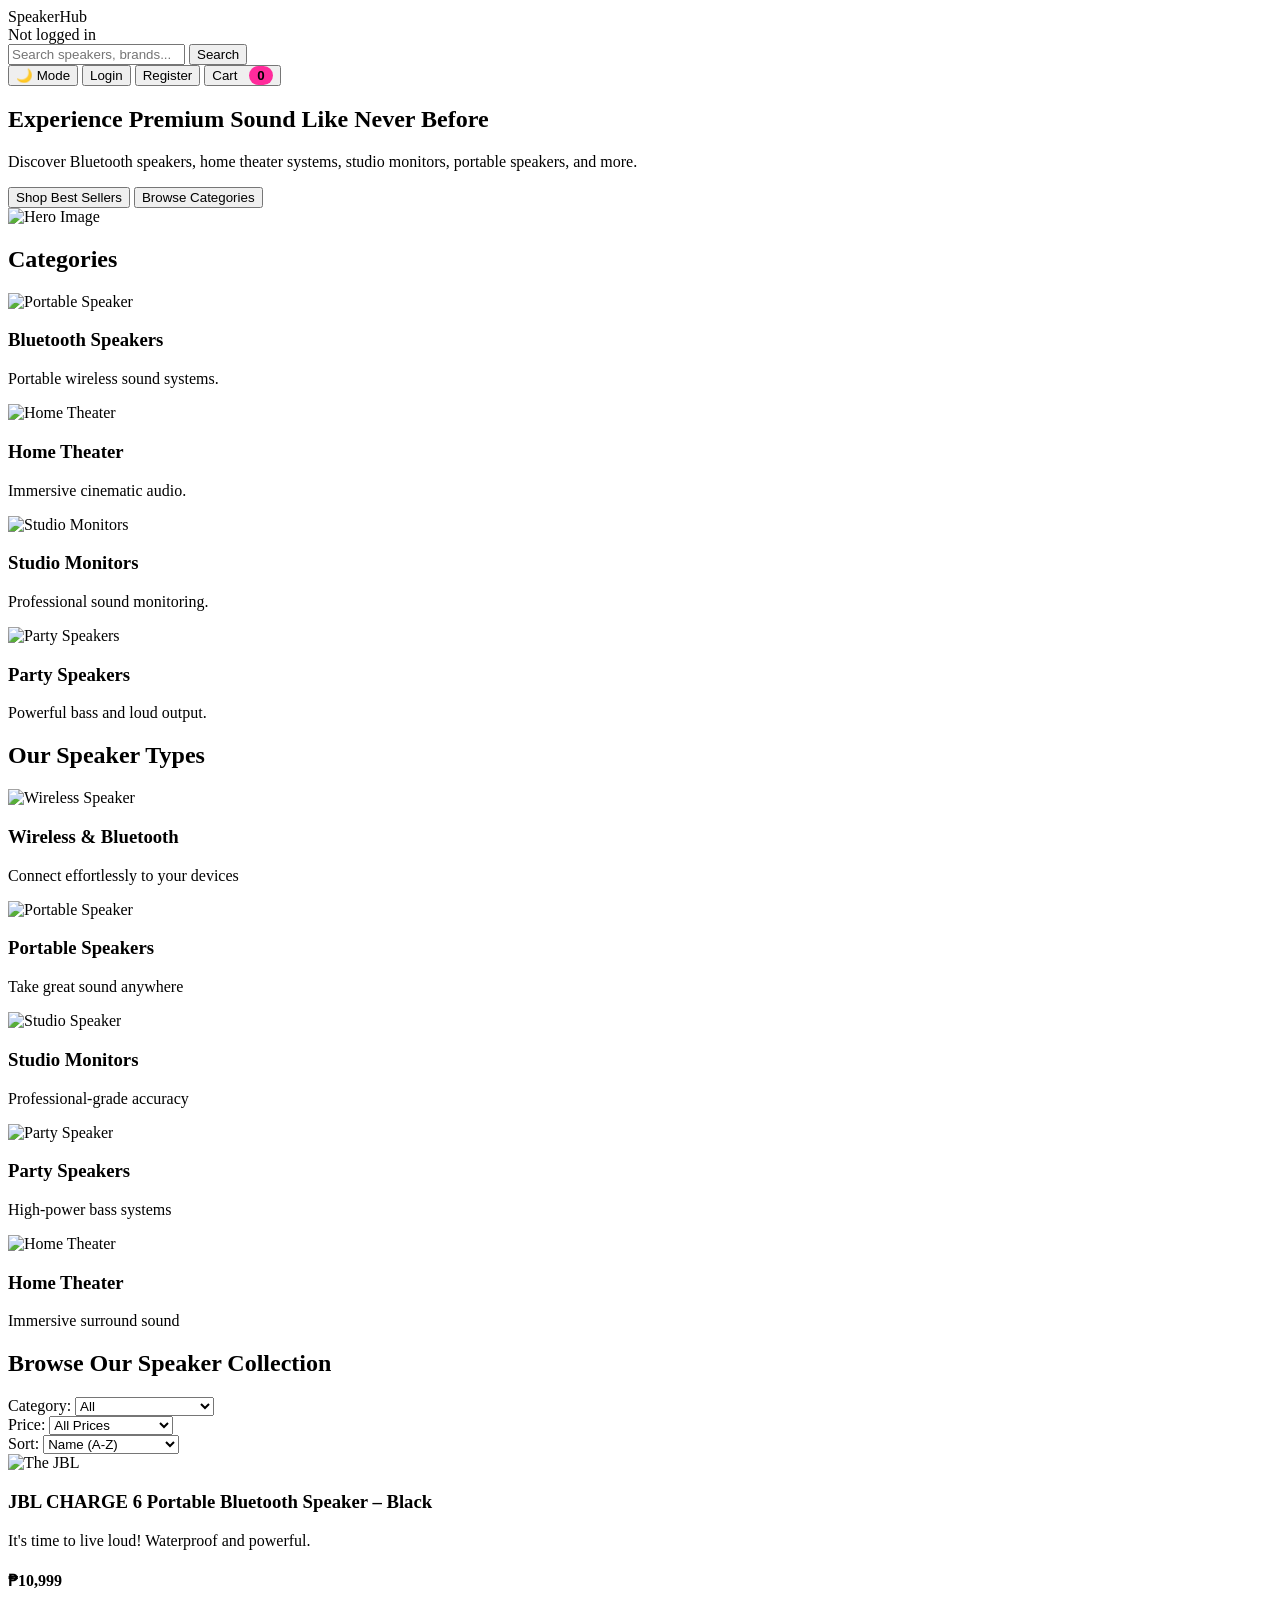
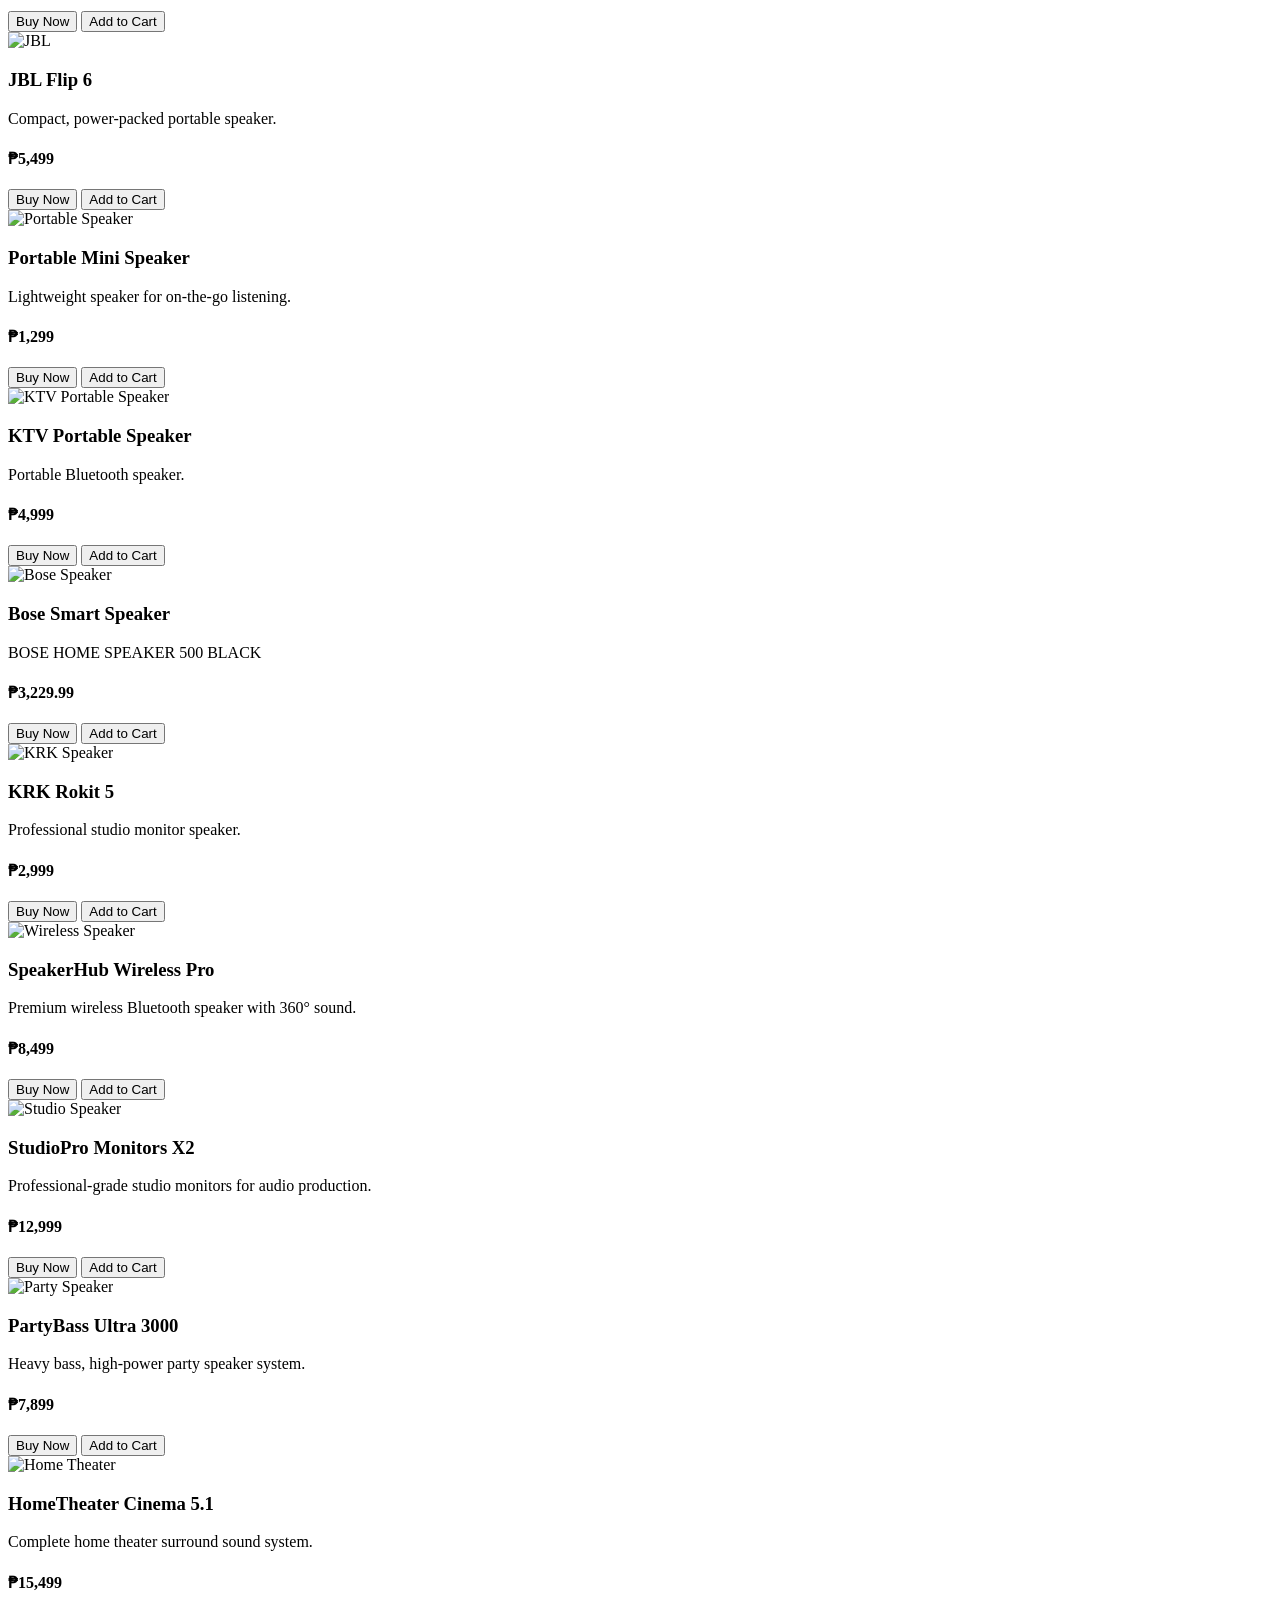
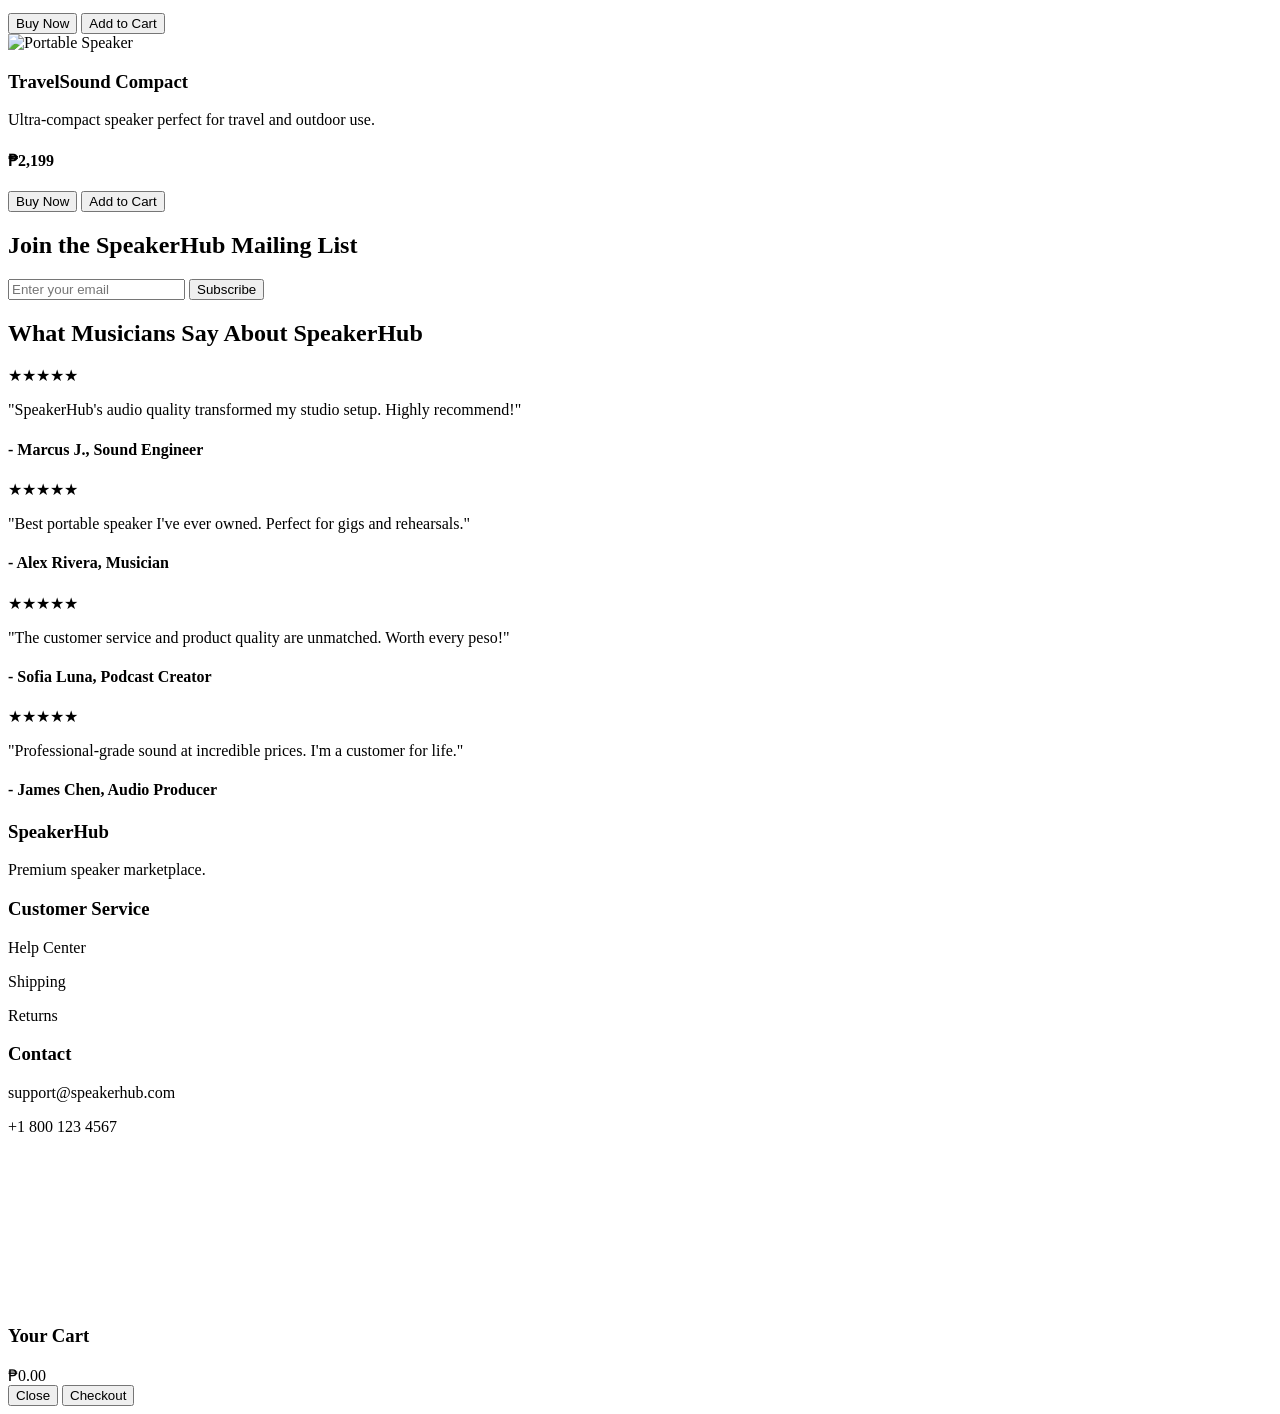
==== index.html @ a9dd804b "Create index.html" ====
<!DOCTYPE html>
<html lang="en">
<head>
<meta charset="UTF-8">
<meta name="viewport" content="width=device-width, initial-scale=1.0">
<title>SpeakerHub</title>
<link rel="stylesheet" href="style.css">
</head>
<body>
<div class="matrix-rain">
</div>

<header>
    <div class="logo">Speaker<span>Hub</span></div>

    <div id="auth-display" class="auth-display">Not logged in</div>

    <div class="search-box">
        <input type="text" id="searchInput" placeholder="Search speakers, brands..." onkeydown="if(event.key==='Enter'){ searchProduct(); }">
        <button class="secondary" type="button" onclick="searchProduct()">Search</button>
    </div>

    <div class="nav-buttons">
        <button class="secondary" type="button" onclick="toggleDarkMode()" title="Toggle dark/light mode">🌙 Mode</button>
        <button class="secondary" type="button" onclick="window.location.href='login.html'">Login</button>
        <button class="primary register" type="button" onclick="window.location.href='register.html'">Register</button>
        <button class="secondary" id="cart-btn" type="button" onclick="toggleCart()">Cart <span id="cart-count" style="background:#ff2b9b;padding:2px 8px;border-radius:999px;margin-left:8px;font-weight:700">0</span></button>
    </div>

</header>

<section class="hero">
    <div class="hero-text">
        <h1>Experience Premium Sound Like Never Before</h1>
        <p>
            Discover Bluetooth speakers, home theater systems,
            studio monitors, portable speakers, and more.
        </p>

<button class="primary" type="button" onclick="document.querySelector('.products').scrollIntoView()">
    Shop Best Sellers
    </button>

    <button class="secondary" type="button" onclick="document.querySelector('.categories').scrollIntoView()">
    Browse Categories
    </button>
    
    </div>

    <div class="hero-image-wrap">
        <div class="hero-image">
            <img src="images/main image.jpg" alt="Hero Image">
        </div>
    </div>
</section>

<section class="categories">
    <h2>Categories</h2>

    <div class="category-grid">

        <div class="card">
            <img src="images/JBL.jpg" alt="Portable Speaker">
            <h3>Bluetooth Speakers</h3>
            <p>Portable wireless sound systems.</p>
        </div>

        <div class="card">
            <img src="images/home-theater.jpg" alt="Home Theater">
            <h3>Home Theater</h3>
            <p>Immersive cinematic audio.</p>
        </div>

        <div class="card">
            <img src="images/Studio.jpg" alt="Studio Monitors">
            <h3>Studio Monitors</h3>
            <p>Professional sound monitoring.</p>
        </div>

        <div class="card">
            <img src="images/Party.jpg" alt="Party Speakers"> 
            <h3>Party Speakers</h3>
           <p>Powerful bass and loud output.</p>
        </div>

    </div>
</section>

<section class="speaker-types">
    <h2>Our Speaker Types</h2>
    <div class="speaker-types-grid">
        <div class="speaker-type">
            <img src="images/stylish speaker.jpg" alt="Wireless Speaker">
            <h3>Wireless & Bluetooth</h3>
            <p>Connect effortlessly to your devices</p>
        </div>
        <div class="speaker-type">
            <img src="images/KAWOO Speaker Portable.jpg" alt="Portable Speaker">
            <h3>Portable Speakers</h3>
            <p>Take great sound anywhere</p>
        </div>
        <div class="speaker-type">
            <img src="images/studio speaker.jpg" alt="Studio Speaker">
            <h3>Studio Monitors</h3>
            <p>Professional-grade accuracy</p>
        </div>
        <div class="speaker-type">
            <img src="images/download.jpg" alt="Party Speaker">
            <h3>Party Speakers</h3>
            <p>High-power bass systems</p>
        </div>
        <div class="speaker-type">
            <img src="images/home theater.jpg" alt="Home Theater">
            <h3>Home Theater</h3>
            <p>Immersive surround sound</p>
        </div>
    </div>
</section>

<section class="products">

    <h2>Browse Our Speaker Collection</h2>

    <div class="filter-sort-bar">
        <div class="filter-group">
            <label>Category:</label>
            <select id="filter-category" onchange="filterAndSortProducts()">
                <option value="all">All</option>
                <option value="bluetooth">Bluetooth Speakers</option>
                <option value="home">Home Theater</option>
                <option value="studio">Studio Monitors</option>
                <option value="party">Party Speakers</option>
            </select>
        </div>

        <div class="filter-group">
            <label>Price:</label>
            <select id="filter-price" onchange="filterAndSortProducts()">
                <option value="all">All Prices</option>
                <option value="under5k">Under ₱5,000</option>
                <option value="5k-10k">₱5,000 - ₱10,000</option>
                <option value="over10k">Over ₱10,000</option>
            </select>
        </div>

        <div class="filter-group">
            <label>Sort:</label>
            <select id="sort-by" onchange="filterAndSortProducts()">
                <option value="name">Name (A-Z)</option>
                <option value="price-low">Price (Low to High)</option>
                <option value="price-high">Price (High to Low)</option>
            </select>
        </div>
    </div>

    <div class="product-grid">

        <div class="product-card">
            <img src="images/JBL CHARGE 6.jpg" alt="The JBL ">
            <h3>JBL CHARGE 6 Portable Bluetooth Speaker – Black</h3>
            <p>It's time to live loud! Waterproof and powerful.</p>
            <h4>₱10,999</h4>
            <button class="primary" type="button" onclick="buyNow('JBL CHARGE 6', 10999)">Buy Now</button>
            <button class="secondary" type="button" onclick="addToCart('JBL CHARGE 6', 10999)">Add to Cart</button>
        </div>

        <div class="product-card">
            <img src="images/JBL.jpg" alt="JBL">
            <h3>JBL Flip 6</h3>
            <p>Compact, power-packed portable speaker.</p>
            <h4>₱5,499</h4>
            <button class="primary" type="button" onclick="buyNow('JBL Flip 6', 5499)">Buy Now</button>
            <button class="secondary" type="button" onclick="addToCart('JBL Flip 6', 5499)">Add to Cart</button>
        </div>

        <div class="product-card">
            <img src="images/Portable.jpg" alt="Portable Speaker">
            <h3>Portable Mini Speaker</h3>
            <p>Lightweight speaker for on-the-go listening.</p>
            <h4>₱1,299</h4>
            <button class="primary" type="button" onclick="buyNow('Portable Mini Speaker', 1299)">Buy Now</button>
            <button class="secondary" type="button" onclick="addToCart('Portable Mini Speaker', 1299)">Add to Cart</button>
        </div>

        <div class="product-card">
            <img src="images/KTV Portable speaker.jpg" alt="KTV Portable Speaker">
            <h3>KTV Portable Speaker</h3>
            <p>Portable Bluetooth speaker.</p>
            <h4>₱4,999</h4>
            <button class="primary" type="button" onclick="buyNow('KTV Portable Speaker', 4999)">Buy Now</button>
            <button class="secondary" type="button" onclick="addToCart('KTV Portable Speaker', 4999)">Add to Cart</button>
        </div>

        <div class="product-card">
            <img src="images/Pink Bose Bluetooth Speaker.jpg" alt="Bose Speaker">
            <h3>Bose Smart Speaker</h3>
            <p>BOSE HOME SPEAKER 500 BLACK</p>
            <h4>₱3,229.99</h4>
            <button class="primary" type="button" onclick="buyNow('Bose Smart Speaker', 3229.99)">Buy Now</button>
            <button class="secondary" type="button" onclick="addToCart('Bose Smart Speaker', 3229.99)">Add to Cart</button>
        </div>

        <div class="product-card">
            <img src="images/krk10s.jpg" alt="KRK Speaker">
            <h3>KRK Rokit 5</h3>
            <p>Professional studio monitor speaker.</p>
            <h4>₱2,999</h4>
            <button class="primary" type="button" onclick="buyNow('KRK Rokit 5', 2999)">Buy Now</button>
            <button class="secondary" type="button" onclick="addToCart('KRK Rokit 5', 2999)">Add to Cart</button>
        </div>

        <div class="product-card">
            <img src="images/wireless.jpg" alt="Wireless Speaker">
            <h3>SpeakerHub Wireless Pro</h3>
            <p>Premium wireless Bluetooth speaker with 360° sound.</p>
            <h4>₱8,499</h4>
            <button class="primary" type="button" onclick="buyNow('SpeakerHub Wireless Pro', 8499)">Buy Now</button>
            <button class="secondary" type="button" onclick="addToCart('SpeakerHub Wireless Pro', 8499)">Add to Cart</button>
        </div>

        <div class="product-card">
            <img src="images/Studio pro.jpg" alt="Studio Speaker">
            <h3>StudioPro Monitors X2</h3>
            <p>Professional-grade studio monitors for audio production.</p>
            <h4>₱12,999</h4>
            <button class="primary" type="button" onclick="buyNow('StudioPro Monitors X2', 12999)">Buy Now</button>
            <button class="secondary" type="button" onclick="addToCart('StudioPro Monitors X2', 12999)">Add to Cart</button>
        </div>

        <div class="product-card">
            <img src="images/Ultra Bass.jpg" alt="Party Speaker">
            <h3>PartyBass Ultra 3000</h3>
            <p>Heavy bass, high-power party speaker system.</p>
            <h4>₱7,899</h4>
            <button class="primary" type="button" onclick="buyNow('PartyBass Ultra 3000', 7899)">Buy Now</button>
            <button class="secondary" type="button" onclick="addToCart('PartyBass Ultra 3000', 7899)">Add to Cart</button>
        </div>

        <div class="product-card">
            <img src="images/pink home theatre design.jpg" alt="Home Theater">
            <h3>HomeTheater Cinema 5.1</h3>
            <p>Complete home theater surround sound system.</p>
            <h4>₱15,499</h4>
            <button class="primary" type="button" onclick="buyNow('HomeTheater Cinema 5.1', 15499)">Buy Now</button>
            <button class="secondary" type="button" onclick="addToCart('HomeTheater Cinema 5.1', 15499)">Add to Cart</button>
        </div>

        <div class="product-card">
            <img src="images/Travel sound speaker.jpg" alt="Portable Speaker">
            <h3>TravelSound Compact</h3>
            <p>Ultra-compact speaker perfect for travel and outdoor use.</p>
            <h4>₱2,199</h4>
            <button class="primary" type="button" onclick="buyNow('TravelSound Compact', 2199)">Buy Now</button>
            <button class="secondary" type="button" onclick="addToCart('TravelSound Compact', 2199)">Add to Cart</button>
        </div>

    </div>

</section>

<section class="newsletter">
    <h2>Join the SpeakerHub Mailing List</h2>

    <input type="email" id="email" placeholder="Enter your email">
    <button class="secondary" type="button" onclick="subscribe()">Subscribe</button>
</section>

<section class="testimonials">
    <h2>What Musicians Say About SpeakerHub</h2>
    <div class="testimonials-grid">
        <div class="testimonial-card">
            <div class="stars">★★★★★</div>
            <p>"SpeakerHub's audio quality transformed my studio setup. Highly recommend!"</p>
            <h4>- Marcus J., Sound Engineer</h4>
        </div>
        <div class="testimonial-card">
            <div class="stars">★★★★★</div>
            <p>"Best portable speaker I've ever owned. Perfect for gigs and rehearsals."</p>
            <h4>- Alex Rivera, Musician</h4>
        </div>
        <div class="testimonial-card">
            <div class="stars">★★★★★</div>
            <p>"The customer service and product quality are unmatched. Worth every peso!"</p>
            <h4>- Sofia Luna, Podcast Creator</h4>
        </div>
        <div class="testimonial-card">
            <div class="stars">★★★★★</div>
            <p>"Professional-grade sound at incredible prices. I'm a customer for life."</p>
            <h4>- James Chen, Audio Producer</h4>
        </div>
    </div>
</section>

<footer>
    <div>
        <h3>SpeakerHub</h3>
        <p>Premium speaker marketplace.</p>
    </div>

    <div>
        <h3>Customer Service</h3>
        <p>Help Center</p>
        <p>Shipping</p>
        <p>Returns</p>
    </div>

    <div>
        <h3>Contact</h3>
        <p>support@speakerhub.com</p>
        <p>+1 800 123 4567</p>
    </div>
</footer>

<canvas id="matrix"></canvas>

<!-- Cart panel -->
<div id="cart-panel" aria-hidden="true">
    <h3>Your Cart</h3>
    <div id="cart-panel-items"></div>
    <div class="cart-footer">
        <div id="cart-panel-total">₱0.00</div>
        <div>
            <button class="secondary" type="button" onclick="toggleCart()">Close</button>
            <button class="primary" type="button" onclick="checkout()">Checkout</button>
        </div>
    </div>
</div>
<script src="script.js"></script>
</body>
</html>
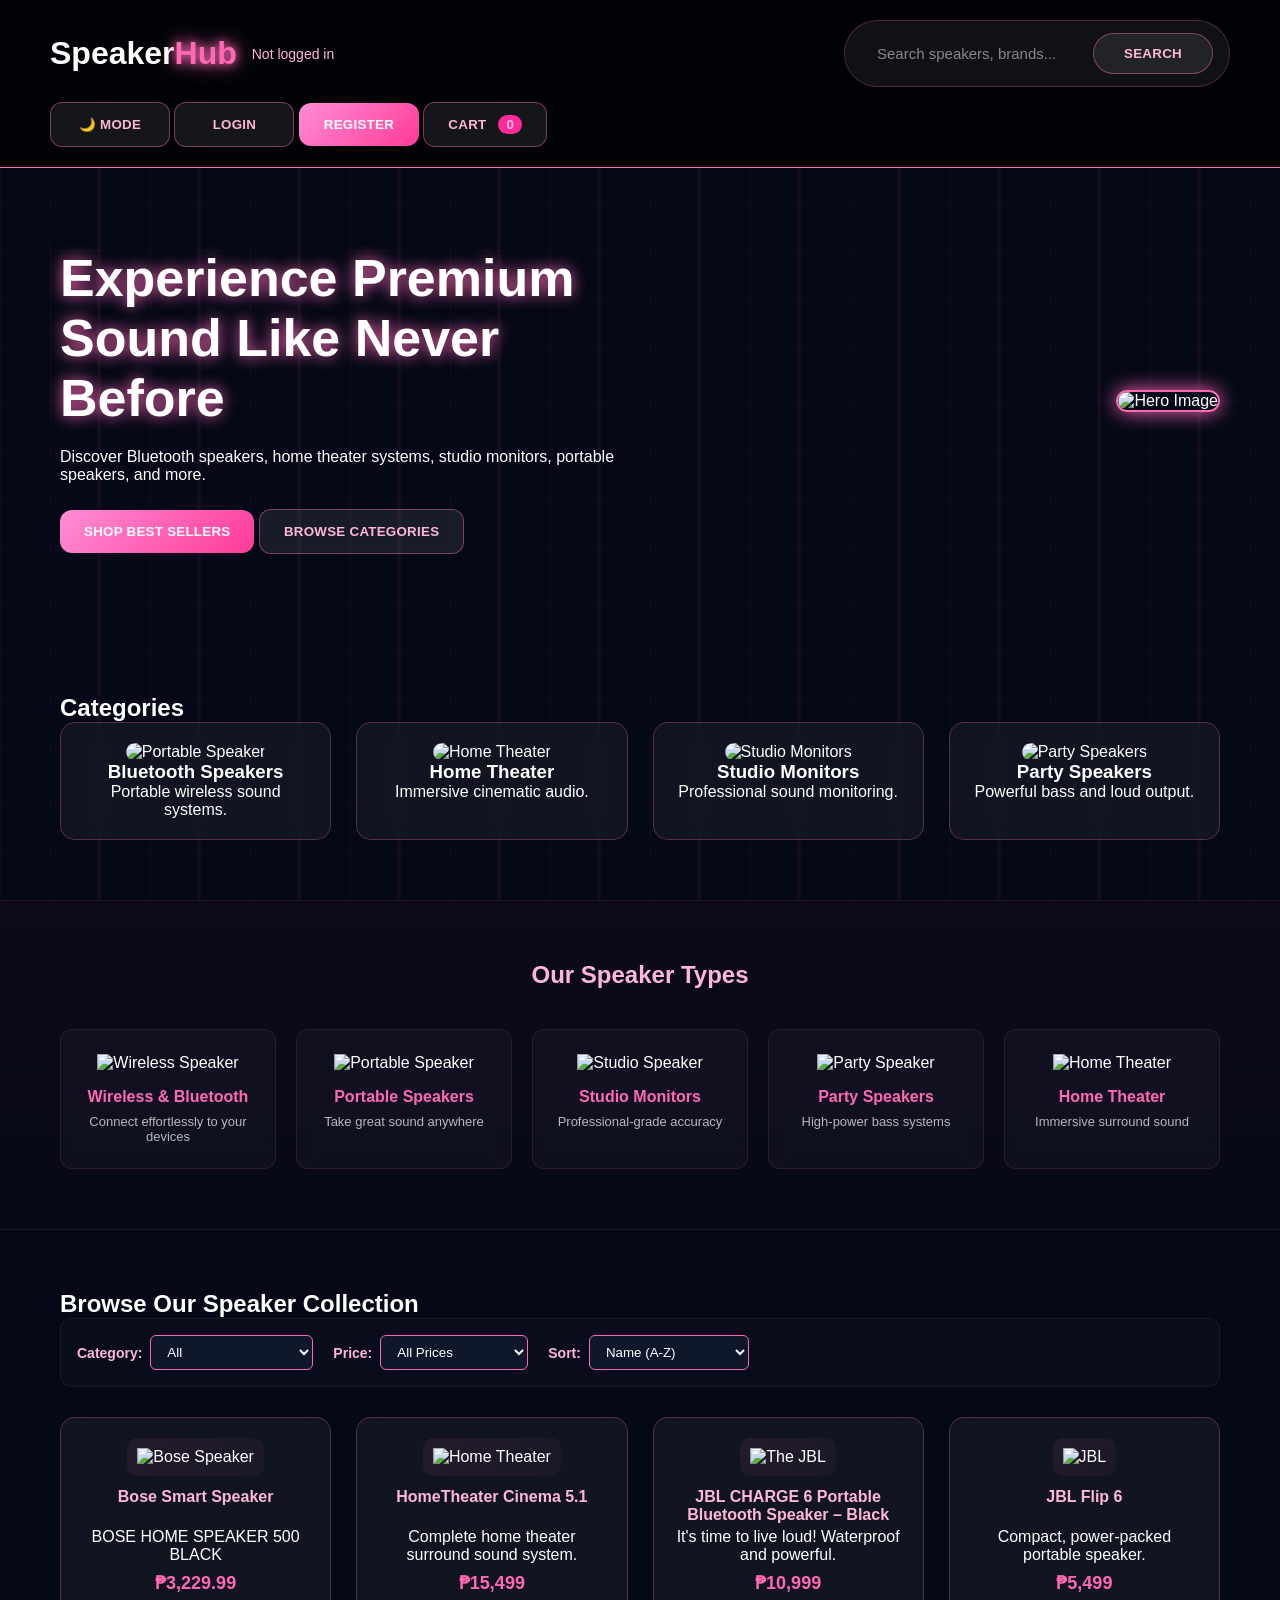
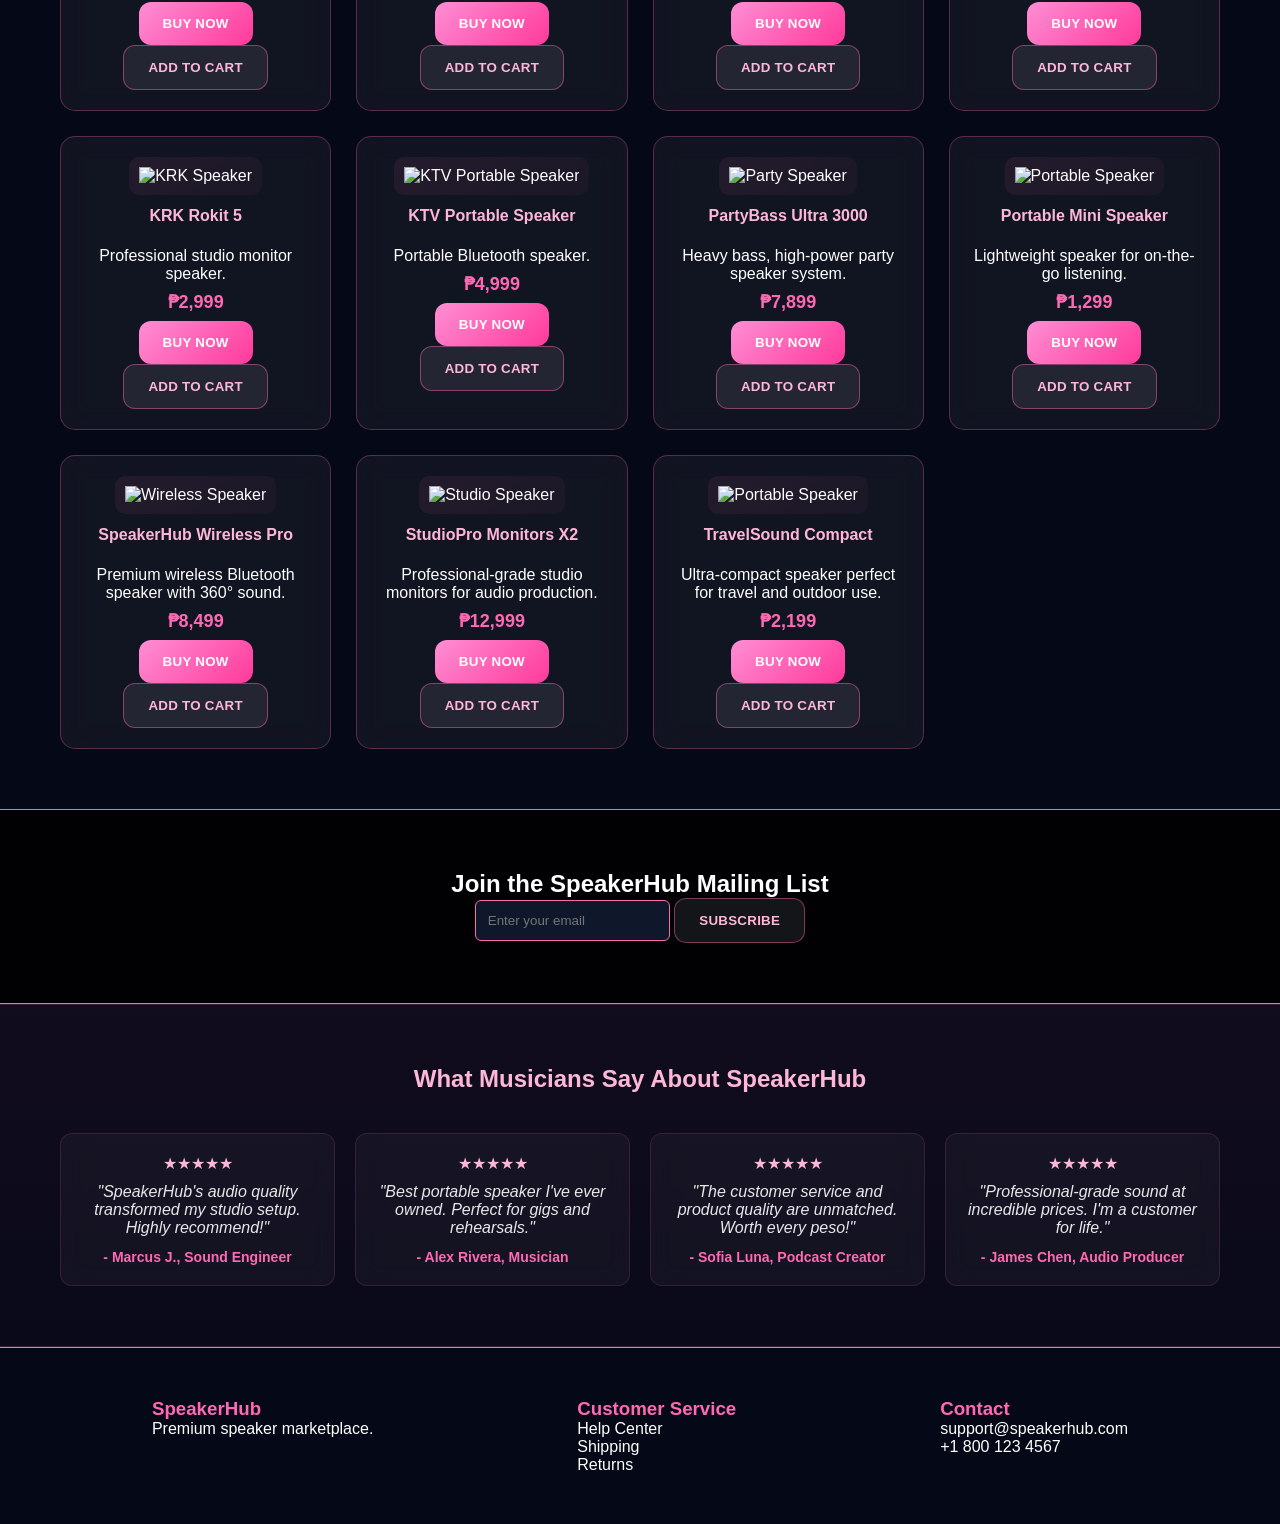
==== commit ea96e3f5: "Add files via upload" ====
--- a/index.html
+++ b/index.html
@@ -1,330 +1,330 @@
-<!DOCTYPE html>
-<html lang="en">
-<head>
-<meta charset="UTF-8">
-<meta name="viewport" content="width=device-width, initial-scale=1.0">
-<title>SpeakerHub</title>
-<link rel="stylesheet" href="style.css">
-</head>
-<body>
-<div class="matrix-rain">
-</div>
-
-<header>
-    <div class="logo">Speaker<span>Hub</span></div>
-
-    <div id="auth-display" class="auth-display">Not logged in</div>
-
-    <div class="search-box">
-        <input type="text" id="searchInput" placeholder="Search speakers, brands..." onkeydown="if(event.key==='Enter'){ searchProduct(); }">
-        <button class="secondary" type="button" onclick="searchProduct()">Search</button>
-    </div>
-
-    <div class="nav-buttons">
-        <button class="secondary" type="button" onclick="toggleDarkMode()" title="Toggle dark/light mode">🌙 Mode</button>
-        <button class="secondary" type="button" onclick="window.location.href='login.html'">Login</button>
-        <button class="primary register" type="button" onclick="window.location.href='register.html'">Register</button>
-        <button class="secondary" id="cart-btn" type="button" onclick="toggleCart()">Cart <span id="cart-count" style="background:#ff2b9b;padding:2px 8px;border-radius:999px;margin-left:8px;font-weight:700">0</span></button>
-    </div>
-
-</header>
-
-<section class="hero">
-    <div class="hero-text">
-        <h1>Experience Premium Sound Like Never Before</h1>
-        <p>
-            Discover Bluetooth speakers, home theater systems,
-            studio monitors, portable speakers, and more.
-        </p>
-
-<button class="primary" type="button" onclick="document.querySelector('.products').scrollIntoView()">
-    Shop Best Sellers
-    </button>
-
-    <button class="secondary" type="button" onclick="document.querySelector('.categories').scrollIntoView()">
-    Browse Categories
-    </button>
-    
-    </div>
-
-    <div class="hero-image-wrap">
-        <div class="hero-image">
-            <img src="images/main image.jpg" alt="Hero Image">
-        </div>
-    </div>
-</section>
-
-<section class="categories">
-    <h2>Categories</h2>
-
-    <div class="category-grid">
-
-        <div class="card">
-            <img src="images/JBL.jpg" alt="Portable Speaker">
-            <h3>Bluetooth Speakers</h3>
-            <p>Portable wireless sound systems.</p>
-        </div>
-
-        <div class="card">
-            <img src="images/home-theater.jpg" alt="Home Theater">
-            <h3>Home Theater</h3>
-            <p>Immersive cinematic audio.</p>
-        </div>
-
-        <div class="card">
-            <img src="images/Studio.jpg" alt="Studio Monitors">
-            <h3>Studio Monitors</h3>
-            <p>Professional sound monitoring.</p>
-        </div>
-
-        <div class="card">
-            <img src="images/Party.jpg" alt="Party Speakers"> 
-            <h3>Party Speakers</h3>
-           <p>Powerful bass and loud output.</p>
-        </div>
-
-    </div>
-</section>
-
-<section class="speaker-types">
-    <h2>Our Speaker Types</h2>
-    <div class="speaker-types-grid">
-        <div class="speaker-type">
-            <img src="images/stylish speaker.jpg" alt="Wireless Speaker">
-            <h3>Wireless & Bluetooth</h3>
-            <p>Connect effortlessly to your devices</p>
-        </div>
-        <div class="speaker-type">
-            <img src="images/KAWOO Speaker Portable.jpg" alt="Portable Speaker">
-            <h3>Portable Speakers</h3>
-            <p>Take great sound anywhere</p>
-        </div>
-        <div class="speaker-type">
-            <img src="images/studio speaker.jpg" alt="Studio Speaker">
-            <h3>Studio Monitors</h3>
-            <p>Professional-grade accuracy</p>
-        </div>
-        <div class="speaker-type">
-            <img src="images/download.jpg" alt="Party Speaker">
-            <h3>Party Speakers</h3>
-            <p>High-power bass systems</p>
-        </div>
-        <div class="speaker-type">
-            <img src="images/home theater.jpg" alt="Home Theater">
-            <h3>Home Theater</h3>
-            <p>Immersive surround sound</p>
-        </div>
-    </div>
-</section>
-
-<section class="products">
-
-    <h2>Browse Our Speaker Collection</h2>
-
-    <div class="filter-sort-bar">
-        <div class="filter-group">
-            <label>Category:</label>
-            <select id="filter-category" onchange="filterAndSortProducts()">
-                <option value="all">All</option>
-                <option value="bluetooth">Bluetooth Speakers</option>
-                <option value="home">Home Theater</option>
-                <option value="studio">Studio Monitors</option>
-                <option value="party">Party Speakers</option>
-            </select>
-        </div>
-
-        <div class="filter-group">
-            <label>Price:</label>
-            <select id="filter-price" onchange="filterAndSortProducts()">
-                <option value="all">All Prices</option>
-                <option value="under5k">Under ₱5,000</option>
-                <option value="5k-10k">₱5,000 - ₱10,000</option>
-                <option value="over10k">Over ₱10,000</option>
-            </select>
-        </div>
-
-        <div class="filter-group">
-            <label>Sort:</label>
-            <select id="sort-by" onchange="filterAndSortProducts()">
-                <option value="name">Name (A-Z)</option>
-                <option value="price-low">Price (Low to High)</option>
-                <option value="price-high">Price (High to Low)</option>
-            </select>
-        </div>
-    </div>
-
-    <div class="product-grid">
-
-        <div class="product-card">
-            <img src="images/JBL CHARGE 6.jpg" alt="The JBL ">
-            <h3>JBL CHARGE 6 Portable Bluetooth Speaker – Black</h3>
-            <p>It's time to live loud! Waterproof and powerful.</p>
-            <h4>₱10,999</h4>
-            <button class="primary" type="button" onclick="buyNow('JBL CHARGE 6', 10999)">Buy Now</button>
-            <button class="secondary" type="button" onclick="addToCart('JBL CHARGE 6', 10999)">Add to Cart</button>
-        </div>
-
-        <div class="product-card">
-            <img src="images/JBL.jpg" alt="JBL">
-            <h3>JBL Flip 6</h3>
-            <p>Compact, power-packed portable speaker.</p>
-            <h4>₱5,499</h4>
-            <button class="primary" type="button" onclick="buyNow('JBL Flip 6', 5499)">Buy Now</button>
-            <button class="secondary" type="button" onclick="addToCart('JBL Flip 6', 5499)">Add to Cart</button>
-        </div>
-
-        <div class="product-card">
-            <img src="images/Portable.jpg" alt="Portable Speaker">
-            <h3>Portable Mini Speaker</h3>
-            <p>Lightweight speaker for on-the-go listening.</p>
-            <h4>₱1,299</h4>
-            <button class="primary" type="button" onclick="buyNow('Portable Mini Speaker', 1299)">Buy Now</button>
-            <button class="secondary" type="button" onclick="addToCart('Portable Mini Speaker', 1299)">Add to Cart</button>
-        </div>
-
-        <div class="product-card">
-            <img src="images/KTV Portable speaker.jpg" alt="KTV Portable Speaker">
-            <h3>KTV Portable Speaker</h3>
-            <p>Portable Bluetooth speaker.</p>
-            <h4>₱4,999</h4>
-            <button class="primary" type="button" onclick="buyNow('KTV Portable Speaker', 4999)">Buy Now</button>
-            <button class="secondary" type="button" onclick="addToCart('KTV Portable Speaker', 4999)">Add to Cart</button>
-        </div>
-
-        <div class="product-card">
-            <img src="images/Pink Bose Bluetooth Speaker.jpg" alt="Bose Speaker">
-            <h3>Bose Smart Speaker</h3>
-            <p>BOSE HOME SPEAKER 500 BLACK</p>
-            <h4>₱3,229.99</h4>
-            <button class="primary" type="button" onclick="buyNow('Bose Smart Speaker', 3229.99)">Buy Now</button>
-            <button class="secondary" type="button" onclick="addToCart('Bose Smart Speaker', 3229.99)">Add to Cart</button>
-        </div>
-
-        <div class="product-card">
-            <img src="images/krk10s.jpg" alt="KRK Speaker">
-            <h3>KRK Rokit 5</h3>
-            <p>Professional studio monitor speaker.</p>
-            <h4>₱2,999</h4>
-            <button class="primary" type="button" onclick="buyNow('KRK Rokit 5', 2999)">Buy Now</button>
-            <button class="secondary" type="button" onclick="addToCart('KRK Rokit 5', 2999)">Add to Cart</button>
-        </div>
-
-        <div class="product-card">
-            <img src="images/wireless.jpg" alt="Wireless Speaker">
-            <h3>SpeakerHub Wireless Pro</h3>
-            <p>Premium wireless Bluetooth speaker with 360° sound.</p>
-            <h4>₱8,499</h4>
-            <button class="primary" type="button" onclick="buyNow('SpeakerHub Wireless Pro', 8499)">Buy Now</button>
-            <button class="secondary" type="button" onclick="addToCart('SpeakerHub Wireless Pro', 8499)">Add to Cart</button>
-        </div>
-
-        <div class="product-card">
-            <img src="images/Studio pro.jpg" alt="Studio Speaker">
-            <h3>StudioPro Monitors X2</h3>
-            <p>Professional-grade studio monitors for audio production.</p>
-            <h4>₱12,999</h4>
-            <button class="primary" type="button" onclick="buyNow('StudioPro Monitors X2', 12999)">Buy Now</button>
-            <button class="secondary" type="button" onclick="addToCart('StudioPro Monitors X2', 12999)">Add to Cart</button>
-        </div>
-
-        <div class="product-card">
-            <img src="images/Ultra Bass.jpg" alt="Party Speaker">
-            <h3>PartyBass Ultra 3000</h3>
-            <p>Heavy bass, high-power party speaker system.</p>
-            <h4>₱7,899</h4>
-            <button class="primary" type="button" onclick="buyNow('PartyBass Ultra 3000', 7899)">Buy Now</button>
-            <button class="secondary" type="button" onclick="addToCart('PartyBass Ultra 3000', 7899)">Add to Cart</button>
-        </div>
-
-        <div class="product-card">
-            <img src="images/pink home theatre design.jpg" alt="Home Theater">
-            <h3>HomeTheater Cinema 5.1</h3>
-            <p>Complete home theater surround sound system.</p>
-            <h4>₱15,499</h4>
-            <button class="primary" type="button" onclick="buyNow('HomeTheater Cinema 5.1', 15499)">Buy Now</button>
-            <button class="secondary" type="button" onclick="addToCart('HomeTheater Cinema 5.1', 15499)">Add to Cart</button>
-        </div>
-
-        <div class="product-card">
-            <img src="images/Travel sound speaker.jpg" alt="Portable Speaker">
-            <h3>TravelSound Compact</h3>
-            <p>Ultra-compact speaker perfect for travel and outdoor use.</p>
-            <h4>₱2,199</h4>
-            <button class="primary" type="button" onclick="buyNow('TravelSound Compact', 2199)">Buy Now</button>
-            <button class="secondary" type="button" onclick="addToCart('TravelSound Compact', 2199)">Add to Cart</button>
-        </div>
-
-    </div>
-
-</section>
-
-<section class="newsletter">
-    <h2>Join the SpeakerHub Mailing List</h2>
-
-    <input type="email" id="email" placeholder="Enter your email">
-    <button class="secondary" type="button" onclick="subscribe()">Subscribe</button>
-</section>
-
-<section class="testimonials">
-    <h2>What Musicians Say About SpeakerHub</h2>
-    <div class="testimonials-grid">
-        <div class="testimonial-card">
-            <div class="stars">★★★★★</div>
-            <p>"SpeakerHub's audio quality transformed my studio setup. Highly recommend!"</p>
-            <h4>- Marcus J., Sound Engineer</h4>
-        </div>
-        <div class="testimonial-card">
-            <div class="stars">★★★★★</div>
-            <p>"Best portable speaker I've ever owned. Perfect for gigs and rehearsals."</p>
-            <h4>- Alex Rivera, Musician</h4>
-        </div>
-        <div class="testimonial-card">
-            <div class="stars">★★★★★</div>
-            <p>"The customer service and product quality are unmatched. Worth every peso!"</p>
-            <h4>- Sofia Luna, Podcast Creator</h4>
-        </div>
-        <div class="testimonial-card">
-            <div class="stars">★★★★★</div>
-            <p>"Professional-grade sound at incredible prices. I'm a customer for life."</p>
-            <h4>- James Chen, Audio Producer</h4>
-        </div>
-    </div>
-</section>
-
-<footer>
-    <div>
-        <h3>SpeakerHub</h3>
-        <p>Premium speaker marketplace.</p>
-    </div>
-
-    <div>
-        <h3>Customer Service</h3>
-        <p>Help Center</p>
-        <p>Shipping</p>
-        <p>Returns</p>
-    </div>
-
-    <div>
-        <h3>Contact</h3>
-        <p>support@speakerhub.com</p>
-        <p>+1 800 123 4567</p>
-    </div>
-</footer>
-
-<canvas id="matrix"></canvas>
-
-<!-- Cart panel -->
-<div id="cart-panel" aria-hidden="true">
-    <h3>Your Cart</h3>
-    <div id="cart-panel-items"></div>
-    <div class="cart-footer">
-        <div id="cart-panel-total">₱0.00</div>
-        <div>
-            <button class="secondary" type="button" onclick="toggleCart()">Close</button>
-            <button class="primary" type="button" onclick="checkout()">Checkout</button>
-        </div>
-    </div>
-</div>
-<script src="script.js"></script>
-</body>
-</html>
+<!DOCTYPE html>
+<html lang="en">
+<head>
+<meta charset="UTF-8">
+<meta name="viewport" content="width=device-width, initial-scale=1.0">
+<title>SpeakerHub</title>
+<link rel="stylesheet" href="style.css">
+</head>
+<body>
+<div class="matrix-rain">
+</div>
+
+<header>
+    <div class="logo">Speaker<span>Hub</span></div>
+
+    <div id="auth-display" class="auth-display">Not logged in</div>
+
+    <div class="search-box">
+        <input type="text" id="searchInput" placeholder="Search speakers, brands..." onkeydown="if(event.key==='Enter'){ searchProduct(); }">
+        <button class="secondary" type="button" onclick="searchProduct()">Search</button>
+    </div>
+
+    <div class="nav-buttons">
+        <button class="secondary" type="button" onclick="toggleDarkMode()" title="Toggle dark/light mode">🌙 Mode</button>
+        <button class="secondary" type="button" onclick="window.location.href='login.html'">Login</button>
+        <button class="primary register" type="button" onclick="window.location.href='register.html'">Register</button>
+        <button class="secondary" id="cart-btn" type="button" onclick="toggleCart()">Cart <span id="cart-count" style="background:#ff2b9b;padding:2px 8px;border-radius:999px;margin-left:8px;font-weight:700">0</span></button>
+    </div>
+
+</header>
+
+<section class="hero">
+    <div class="hero-text">
+        <h1>Experience Premium Sound Like Never Before</h1>
+        <p>
+            Discover Bluetooth speakers, home theater systems,
+            studio monitors, portable speakers, and more.
+        </p>
+
+<button class="primary" type="button" onclick="document.querySelector('.products').scrollIntoView()">
+    Shop Best Sellers
+    </button>
+
+    <button class="secondary" type="button" onclick="document.querySelector('.categories').scrollIntoView()">
+    Browse Categories
+    </button>
+    
+    </div>
+
+    <div class="hero-image-wrap">
+        <div class="hero-image">
+            <img src="images/main image.jpg" alt="Hero Image">
+        </div>
+    </div>
+</section>
+
+<section class="categories">
+    <h2>Categories</h2>
+
+    <div class="category-grid">
+
+        <div class="card">
+            <img src="images/JBL.jpg" alt="Portable Speaker">
+            <h3>Bluetooth Speakers</h3>
+            <p>Portable wireless sound systems.</p>
+        </div>
+
+        <div class="card">
+            <img src="images/home-theater.jpg" alt="Home Theater">
+            <h3>Home Theater</h3>
+            <p>Immersive cinematic audio.</p>
+        </div>
+
+        <div class="card">
+            <img src="images/Studio.jpg" alt="Studio Monitors">
+            <h3>Studio Monitors</h3>
+            <p>Professional sound monitoring.</p>
+        </div>
+
+        <div class="card">
+            <img src="images/Party.jpg" alt="Party Speakers"> 
+            <h3>Party Speakers</h3>
+           <p>Powerful bass and loud output.</p>
+        </div>
+
+    </div>
+</section>
+
+<section class="speaker-types">
+    <h2>Our Speaker Types</h2>
+    <div class="speaker-types-grid">
+        <div class="speaker-type">
+            <img src="images/stylish speaker.jpg" alt="Wireless Speaker">
+            <h3>Wireless & Bluetooth</h3>
+            <p>Connect effortlessly to your devices</p>
+        </div>
+        <div class="speaker-type">
+            <img src="images/KAWOO Speaker Portable.jpg" alt="Portable Speaker">
+            <h3>Portable Speakers</h3>
+            <p>Take great sound anywhere</p>
+        </div>
+        <div class="speaker-type">
+            <img src="images/studio speaker.jpg" alt="Studio Speaker">
+            <h3>Studio Monitors</h3>
+            <p>Professional-grade accuracy</p>
+        </div>
+        <div class="speaker-type">
+            <img src="images/download.jpg" alt="Party Speaker">
+            <h3>Party Speakers</h3>
+            <p>High-power bass systems</p>
+        </div>
+        <div class="speaker-type">
+            <img src="images/home theater.jpg" alt="Home Theater">
+            <h3>Home Theater</h3>
+            <p>Immersive surround sound</p>
+        </div>
+    </div>
+</section>
+
+<section class="products">
+
+    <h2>Browse Our Speaker Collection</h2>
+
+    <div class="filter-sort-bar">
+        <div class="filter-group">
+            <label>Category:</label>
+            <select id="filter-category" onchange="filterAndSortProducts()">
+                <option value="all">All</option>
+                <option value="bluetooth">Bluetooth Speakers</option>
+                <option value="home">Home Theater</option>
+                <option value="studio">Studio Monitors</option>
+                <option value="party">Party Speakers</option>
+            </select>
+        </div>
+
+        <div class="filter-group">
+            <label>Price:</label>
+            <select id="filter-price" onchange="filterAndSortProducts()">
+                <option value="all">All Prices</option>
+                <option value="under5k">Under ₱5,000</option>
+                <option value="5k-10k">₱5,000 - ₱10,000</option>
+                <option value="over10k">Over ₱10,000</option>
+            </select>
+        </div>
+
+        <div class="filter-group">
+            <label>Sort:</label>
+            <select id="sort-by" onchange="filterAndSortProducts()">
+                <option value="name">Name (A-Z)</option>
+                <option value="price-low">Price (Low to High)</option>
+                <option value="price-high">Price (High to Low)</option>
+            </select>
+        </div>
+    </div>
+
+    <div class="product-grid">
+
+        <div class="product-card">
+            <img src="images/JBL CHARGE 6.jpg" alt="The JBL ">
+            <h3>JBL CHARGE 6 Portable Bluetooth Speaker – Black</h3>
+            <p>It's time to live loud! Waterproof and powerful.</p>
+            <h4>₱10,999</h4>
+            <button class="primary" type="button" onclick="buyNow('JBL CHARGE 6', 10999)">Buy Now</button>
+            <button class="secondary" type="button" onclick="addToCart('JBL CHARGE 6', 10999)">Add to Cart</button>
+        </div>
+
+        <div class="product-card">
+            <img src="images/JBL.jpg" alt="JBL">
+            <h3>JBL Flip 6</h3>
+            <p>Compact, power-packed portable speaker.</p>
+            <h4>₱5,499</h4>
+            <button class="primary" type="button" onclick="buyNow('JBL Flip 6', 5499)">Buy Now</button>
+            <button class="secondary" type="button" onclick="addToCart('JBL Flip 6', 5499)">Add to Cart</button>
+        </div>
+
+        <div class="product-card">
+            <img src="images/Portable.jpg" alt="Portable Speaker">
+            <h3>Portable Mini Speaker</h3>
+            <p>Lightweight speaker for on-the-go listening.</p>
+            <h4>₱1,299</h4>
+            <button class="primary" type="button" onclick="buyNow('Portable Mini Speaker', 1299)">Buy Now</button>
+            <button class="secondary" type="button" onclick="addToCart('Portable Mini Speaker', 1299)">Add to Cart</button>
+        </div>
+
+        <div class="product-card">
+            <img src="images/KTV Portable speaker.jpg" alt="KTV Portable Speaker">
+            <h3>KTV Portable Speaker</h3>
+            <p>Portable Bluetooth speaker.</p>
+            <h4>₱4,999</h4>
+            <button class="primary" type="button" onclick="buyNow('KTV Portable Speaker', 4999)">Buy Now</button>
+            <button class="secondary" type="button" onclick="addToCart('KTV Portable Speaker', 4999)">Add to Cart</button>
+        </div>
+
+        <div class="product-card">
+            <img src="images/Pink Bose Bluetooth Speaker.jpg" alt="Bose Speaker">
+            <h3>Bose Smart Speaker</h3>
+            <p>BOSE HOME SPEAKER 500 BLACK</p>
+            <h4>₱3,229.99</h4>
+            <button class="primary" type="button" onclick="buyNow('Bose Smart Speaker', 3229.99)">Buy Now</button>
+            <button class="secondary" type="button" onclick="addToCart('Bose Smart Speaker', 3229.99)">Add to Cart</button>
+        </div>
+
+        <div class="product-card">
+            <img src="images/krk10s.jpg" alt="KRK Speaker">
+            <h3>KRK Rokit 5</h3>
+            <p>Professional studio monitor speaker.</p>
+            <h4>₱2,999</h4>
+            <button class="primary" type="button" onclick="buyNow('KRK Rokit 5', 2999)">Buy Now</button>
+            <button class="secondary" type="button" onclick="addToCart('KRK Rokit 5', 2999)">Add to Cart</button>
+        </div>
+
+        <div class="product-card">
+            <img src="images/wireless.jpg" alt="Wireless Speaker">
+            <h3>SpeakerHub Wireless Pro</h3>
+            <p>Premium wireless Bluetooth speaker with 360° sound.</p>
+            <h4>₱8,499</h4>
+            <button class="primary" type="button" onclick="buyNow('SpeakerHub Wireless Pro', 8499)">Buy Now</button>
+            <button class="secondary" type="button" onclick="addToCart('SpeakerHub Wireless Pro', 8499)">Add to Cart</button>
+        </div>
+
+        <div class="product-card">
+            <img src="images/Studio pro.jpg" alt="Studio Speaker">
+            <h3>StudioPro Monitors X2</h3>
+            <p>Professional-grade studio monitors for audio production.</p>
+            <h4>₱12,999</h4>
+            <button class="primary" type="button" onclick="buyNow('StudioPro Monitors X2', 12999)">Buy Now</button>
+            <button class="secondary" type="button" onclick="addToCart('StudioPro Monitors X2', 12999)">Add to Cart</button>
+        </div>
+
+        <div class="product-card">
+            <img src="images/Ultra Bass.jpg" alt="Party Speaker">
+            <h3>PartyBass Ultra 3000</h3>
+            <p>Heavy bass, high-power party speaker system.</p>
+            <h4>₱7,899</h4>
+            <button class="primary" type="button" onclick="buyNow('PartyBass Ultra 3000', 7899)">Buy Now</button>
+            <button class="secondary" type="button" onclick="addToCart('PartyBass Ultra 3000', 7899)">Add to Cart</button>
+        </div>
+
+        <div class="product-card">
+            <img src="images/pink home theatre design.jpg" alt="Home Theater">
+            <h3>HomeTheater Cinema 5.1</h3>
+            <p>Complete home theater surround sound system.</p>
+            <h4>₱15,499</h4>
+            <button class="primary" type="button" onclick="buyNow('HomeTheater Cinema 5.1', 15499)">Buy Now</button>
+            <button class="secondary" type="button" onclick="addToCart('HomeTheater Cinema 5.1', 15499)">Add to Cart</button>
+        </div>
+
+        <div class="product-card">
+            <img src="images/Travel sound speaker.jpg" alt="Portable Speaker">
+            <h3>TravelSound Compact</h3>
+            <p>Ultra-compact speaker perfect for travel and outdoor use.</p>
+            <h4>₱2,199</h4>
+            <button class="primary" type="button" onclick="buyNow('TravelSound Compact', 2199)">Buy Now</button>
+            <button class="secondary" type="button" onclick="addToCart('TravelSound Compact', 2199)">Add to Cart</button>
+        </div>
+
+    </div>
+
+</section>
+
+<section class="newsletter">
+    <h2>Join the SpeakerHub Mailing List</h2>
+
+    <input type="email" id="email" placeholder="Enter your email">
+    <button class="secondary" type="button" onclick="subscribe()">Subscribe</button>
+</section>
+
+<section class="testimonials">
+    <h2>What Musicians Say About SpeakerHub</h2>
+    <div class="testimonials-grid">
+        <div class="testimonial-card">
+            <div class="stars">★★★★★</div>
+            <p>"SpeakerHub's audio quality transformed my studio setup. Highly recommend!"</p>
+            <h4>- Marcus J., Sound Engineer</h4>
+        </div>
+        <div class="testimonial-card">
+            <div class="stars">★★★★★</div>
+            <p>"Best portable speaker I've ever owned. Perfect for gigs and rehearsals."</p>
+            <h4>- Alex Rivera, Musician</h4>
+        </div>
+        <div class="testimonial-card">
+            <div class="stars">★★★★★</div>
+            <p>"The customer service and product quality are unmatched. Worth every peso!"</p>
+            <h4>- Sofia Luna, Podcast Creator</h4>
+        </div>
+        <div class="testimonial-card">
+            <div class="stars">★★★★★</div>
+            <p>"Professional-grade sound at incredible prices. I'm a customer for life."</p>
+            <h4>- James Chen, Audio Producer</h4>
+        </div>
+    </div>
+</section>
+
+<footer>
+    <div>
+        <h3>SpeakerHub</h3>
+        <p>Premium speaker marketplace.</p>
+    </div>
+
+    <div>
+        <h3>Customer Service</h3>
+        <p>Help Center</p>
+        <p>Shipping</p>
+        <p>Returns</p>
+    </div>
+
+    <div>
+        <h3>Contact</h3>
+        <p>support@speakerhub.com</p>
+        <p>+1 800 123 4567</p>
+    </div>
+</footer>
+
+<canvas id="matrix"></canvas>
+
+<!-- Cart panel -->
+<div id="cart-panel" aria-hidden="true">
+    <h3>Your Cart</h3>
+    <div id="cart-panel-items"></div>
+    <div class="cart-footer">
+        <div id="cart-panel-total">₱0.00</div>
+        <div>
+            <button class="secondary" type="button" onclick="toggleCart()">Close</button>
+            <button class="primary" type="button" onclick="checkout()">Checkout</button>
+        </div>
+    </div>
+</div>
+<script src="script.js"></script>
+</body>
+</html>
--- a/style.css
+++ b/style.css
@@ -0,0 +1,691 @@
+*{
+    margin:0;
+    padding:0;
+    box-sizing:border-box;
+    font-family:'Segoe UI',sans-serif;
+}
+
+body{
+    background:#050816;
+    color:white;
+    overflow-x:hidden;
+    position:relative;
+}
+
+body::before{
+    content:"";
+    position:fixed;
+    top:0;
+    left:0;
+    width:100%;
+    height:100%;
+    background:
+    repeating-linear-gradient(
+        90deg,
+        rgba(255,105,180,0.05) 0px,
+        rgba(255,105,180,0.05) 1px,
+        transparent 1px,
+        transparent 50px
+    ),
+    repeating-linear-gradient(
+        180deg,
+        rgba(255,105,180,0.03) 0px,
+        rgba(255,105,180,0.03) 1px,
+        transparent 1px,
+        transparent 50px
+    );
+    animation:gridMove 15s linear infinite;
+    z-index:-2;
+}
+
+body::after{
+    content:"";
+    position:fixed;
+    width:100%;
+    height:100%;
+    background:
+    radial-gradient(circle at top,#ff69b422,transparent 60%),
+    radial-gradient(circle at bottom,#ff149322,transparent 60%);
+    z-index:-1;
+}
+
+@keyframes gridMove{
+    from{transform:translateY(0);}
+    to{transform:translateY(50px);}
+}
+
+header{
+    display:flex;
+    justify-content:space-between;
+    align-items:center;
+    padding:20px 50px;
+    background:rgba(0,0,0,0.7);
+    backdrop-filter:blur(12px);
+    border-bottom:1px solid #ff69b4;
+    flex-wrap:wrap;
+    gap:15px;
+}
+
+.auth-display{
+    flex:1;
+    min-width:200px;
+    color:#ffb7d8;
+    font-size:14px;
+}
+
+.auth-display a{
+    color:#ff69b4;
+    text-decoration:none;
+    cursor:pointer;
+}
+
+.auth-display a:hover{
+    text-decoration:underline;
+}
+
+.logo{
+    font-size:32px;
+    font-weight:bold;
+}
+
+.logo span{
+    color:#ff69b4;
+    text-shadow:0 0 10px #ff69b4,0 0 20px #ff69b4;
+}
+
+.search-box{
+    display:flex;
+    align-items:center;
+    gap:10px;
+    background:rgba(255,255,255,0.06);
+    border:1px solid rgba(255,105,180,0.25);
+    border-radius:999px;
+    padding:10px 16px;
+    transition:all .25s ease;
+}
+
+.search-box:hover{
+    border-color:#ff69b4;
+    background:rgba(255,105,180,0.08);
+}
+
+.search-box input{
+    padding:14px 16px;
+    flex:1;
+    background:transparent;
+    color:white;
+    border:none;
+    outline:none;
+    font-size:15px;
+    min-width:0;
+}
+
+.search-box input::placeholder{
+    color:rgba(255,255,255,0.5);
+}
+
+.search-box input:focus{
+    box-shadow:0 0 0 3px rgba(255,105,180,0.18);
+}
+
+.search-box button{
+    padding:12px 24px;
+    background:linear-gradient(135deg, #ff6ec7, #ff2b9b);
+    border-radius:999px;
+    border:1px solid rgba(255,255,255,0.18);
+    transition:transform .2s ease, box-shadow .2s ease, opacity .2s ease;
+}
+
+.search-box button:hover{
+    transform:translateY(-1px);
+    box-shadow:0 12px 24px rgba(255,105,180,0.22);
+    opacity:1;
+}
+
+button{
+    background:linear-gradient(135deg, #ff53b8, #ff007a);
+    color:white;
+    border:none;
+    padding:14px 24px;
+    border-radius:12px;
+    font-weight:700;
+    cursor:pointer;
+    letter-spacing:.02em;
+    text-transform:uppercase;
+    transition:transform .2s ease, box-shadow .2s ease, opacity .2s ease;
+}
+
+button:hover{
+    transform:translateY(-3px) scale(1.02);
+    box-shadow:0 12px 24px rgba(255,32,140,0.25);
+    opacity:.98;
+}
+
+button:active{
+    transform:translateY(0) scale(0.99);
+}
+
+button.primary{
+    background:linear-gradient(135deg, #ff8ed4, #ff3a9a);
+}
+
+button.secondary{
+    background:rgba(255,255,255,0.08);
+    color:#ffb7d8;
+    border:1px solid rgba(255,105,180,0.45);
+}
+
+.nav-buttons button,
+header nav button,
+.search-box button{
+    min-width:120px;
+}
+
+.hero{
+    display:flex;
+    justify-content:space-between;
+    align-items:center;
+    padding:80px 60px;
+}
+
+.hero-text{
+    width:50%;
+}
+
+.hero-text h1{
+    font-size:52px;
+    margin-bottom:20px;
+    text-shadow:0 0 15px #ff69b4;
+}
+
+.hero-text p{
+    margin-bottom:25px;
+}
+
+.hero-image img{
+    width:500px;
+    border-radius:20px;
+    border:2px solid #ff69b4;
+    box-shadow:0 0 20px #ff69b4;
+}
+
+/* flying image used for add-to-cart animation */
+.fly-img{
+    position:fixed;
+    pointer-events:none;
+    will-change:transform, opacity;
+    transition:transform .7s cubic-bezier(.2,.8,.2,1), opacity .7s;
+    border-radius:10px;
+}
+
+/* subtle checkout success animation */
+.checkout-success{
+    display:block; /* default hidden controlled by JS; show when present */
+    animation:checkoutPop .5s ease both;
+}
+
+@keyframes checkoutPop{
+    0%{ transform:scale(.95); opacity:0 }
+    60%{ transform:scale(1.02); opacity:1 }
+    100%{ transform:scale(1); opacity:1 }
+}
+
+.hero-image-placeholder{
+    width:500px;
+    height:500px;
+    border-radius:20px;
+    border:2px solid #ff69b4;
+    box-shadow:0 0 20px #ff69b4;
+    background:linear-gradient(135deg, #ff69b4, #ff2b9b, #ff69b4);
+    display:flex;
+    align-items:center;
+    justify-content:center;
+    font-size:18px;
+    color:white;
+    font-weight:bold;
+    text-align:center;
+    padding:20px;
+    animation:gradientShift 6s ease infinite;
+}
+
+@keyframes gradientShift{
+    0%{background:linear-gradient(135deg, #ff69b4, #ff2b9b, #ff69b4);}
+    50%{background:linear-gradient(135deg, #ff2b9b, #ff69b4, #ff2b9b);}
+    100%{background:linear-gradient(135deg, #ff69b4, #ff2b9b, #ff69b4);}
+}
+
+.categories,
+.products,
+.cart,
+.profile{
+    padding:60px;
+}
+
+.category-grid,
+.product-grid{
+    display:grid;
+    grid-template-columns:repeat(auto-fit,minmax(250px,1fr));
+    gap:25px;
+}
+
+@media (min-width:768px){
+    .product-grid{
+        grid-template-columns:repeat(3,1fr);
+    }
+}
+
+@media (min-width:1200px){
+    .product-grid{
+        grid-template-columns:repeat(4,1fr);
+    }
+}
+
+/* Speaker Types Showcase */
+.speaker-types{
+    padding:60px;
+    background:linear-gradient(180deg, rgba(255,105,180,0.03), rgba(255,105,180,0.01));
+    border-top:1px solid rgba(255,105,180,0.1);
+    border-bottom:1px solid rgba(255,105,180,0.1);
+}
+
+.speaker-types h2{
+    text-align:center;
+    margin-bottom:40px;
+    color:#ffb7d8;
+}
+
+.speaker-types-grid{
+    display:grid;
+    grid-template-columns:repeat(auto-fit,minmax(200px,1fr));
+    gap:20px;
+}
+
+.speaker-type{
+    background:rgba(255,255,255,0.03);
+    backdrop-filter:blur(10px);
+    border:1px solid rgba(255,105,180,0.12);
+    border-radius:12px;
+    padding:24px 16px;
+    text-align:center;
+    transition:all .3s ease;
+}
+
+.speaker-type:hover{
+    transform:translateY(-8px);
+    box-shadow:0 12px 25px rgba(255,105,180,0.15);
+    border-color:rgba(255,105,180,0.25);
+}
+
+.speaker-type img{
+    width:120px;
+    height:120px;
+    margin-bottom:16px;
+    object-fit:contain;
+}
+
+.speaker-type h3{
+    color:#ff69b4;
+    font-size:16px;
+    margin-bottom:8px;
+}
+
+.speaker-type p{
+    color:rgba(255,255,255,0.7);
+    font-size:13px;
+}
+
+.card,
+.product-card{
+    background:rgba(255,255,255,.05);
+    backdrop-filter:blur(12px);
+    border:1px solid rgba(255,105,180,.3);
+    border-radius:15px;
+    padding:20px;
+    text-align:center;
+    transition:.4s;
+}
+
+.product-card h3{
+    margin-top:12px;
+    color:#ffb7d8;
+    font-size:16px;
+    min-height:40px;
+}
+
+.product-card h4{
+    color:#ff69b4;
+    font-size:18px;
+    margin:8px 0;
+}
+
+.card:hover,
+.product-card:hover{
+    transform:translateY(-10px);
+    box-shadow:0 0 15px #ff69b4,0 0 35px rgba(255,105,180,.5);
+}
+
+.card img,
+.product-card img{
+    width:100%;
+    height:220px;
+    object-fit:cover;
+    border-radius:10px;
+}
+
+.product-card img{
+    background:linear-gradient(135deg, rgba(255,105,180,0.08), rgba(255,105,180,0.04));
+    padding:10px;
+    box-sizing:border-box;
+}
+
+input,
+select{
+    background:#0f172a;
+    color:white;
+    border:1px solid #ff69b4;
+    padding:12px;
+    border-radius:6px;
+}
+
+.newsletter{
+    text-align:center;
+    padding:60px;
+    background:rgba(0,0,0,.8);
+    border-top:1px solid #ff69b4;
+    border-bottom:1px solid #ff69b4;
+}
+
+footer{
+    display:flex;
+    justify-content:space-around;
+    padding:50px;
+    background:#050816;
+    border-top:1px solid #ff69b4;
+}
+
+footer h3{
+    color:#ff69b4;
+}
+
+.matrix-rain{
+    position:fixed;
+    inset:0;
+    pointer-events:none;
+    background-image:
+    repeating-linear-gradient(
+        90deg,
+        transparent,
+        transparent 95px,
+        rgba(255,105,180,.08) 100px
+    );
+    animation:rain 5s linear infinite;
+    z-index:-1;
+}
+
+@keyframes rain{
+    from{background-position:0 0;}
+    to{background-position:0 1000px;}
+}
+
+#matrix{
+    position:fixed;
+    top:0;
+    left:0;
+    width:100%;
+    height:100%;
+    z-index:-5;
+    opacity:.35;
+    pointer-events:none;
+}
+
+/* Cart panel */
+#cart-panel{
+    position:fixed;
+    right:24px;
+    top:80px;
+    width:360px;
+    max-height:70vh;
+    background:linear-gradient(180deg, rgba(255,255,255,0.03), rgba(255,255,255,0.02));
+    border:1px solid rgba(255,105,180,0.18);
+    border-radius:12px;
+    padding:14px;
+    box-shadow:0 8px 30px rgba(0,0,0,0.6);
+    transform:translateY(-10px);
+    transition:all .25s ease;
+    overflow:auto;
+    display:none;
+    z-index:40;
+}
+
+#cart-panel.open{display:block}
+
+#cart-panel h3{margin-bottom:8px;color:#ffb7d8}
+
+.cart-item{display:flex;justify-content:space-between;align-items:center;padding:8px 6px;border-bottom:1px solid rgba(255,105,180,0.04)}
+.cart-item-left{flex:1}
+.cart-item-name{font-weight:700}
+.cart-item-price{font-size:13px;color:#ffb7d8}
+.cart-item-controls{display:flex;align-items:center;gap:8px}
+.cart-item-controls .qty{padding:6px 10px;border-radius:8px}
+.cart-item-controls .remove{background:transparent;border:1px solid rgba(255,105,180,0.12);padding:6px 10px;border-radius:8px;color:#ffb7d8}
+
+.cart-footer{display:flex;justify-content:space-between;align-items:center;padding-top:10px}
+
+/* Auth card */
+.auth-container{min-height:70vh;display:flex;align-items:center;justify-content:center;padding:40px}
+.auth-card{background:rgba(255,255,255,0.03);padding:32px;border-radius:12px;border:1px solid rgba(255,105,180,0.08);width:360px}
+.auth-card h1{margin-bottom:18px;text-align:center;color:#ffb7d8}
+.auth-card input{width:100%;margin-bottom:12px}
+
+.auth-page{min-height:calc(100vh - 140px);display:grid;place-items:center;padding:60px 20px;background:radial-gradient(circle at top left, rgba(255,105,180,0.12), transparent 34%), radial-gradient(circle at bottom right, rgba(124,196,255,0.1), transparent 30%), linear-gradient(180deg, rgba(5,8,22,0.98), rgba(2,3,10,0.98));}
+.auth-panel{width:min(540px,100%);background:rgba(255,255,255,0.05);border:1px solid rgba(255,105,180,0.18);box-shadow:0 35px 95px rgba(0,0,0,0.55);border-radius:30px;overflow:hidden;backdrop-filter:blur(10px);}
+.auth-hero{padding:42px 32px 24px;border-bottom:1px solid rgba(255,105,180,0.1);}
+.auth-hero .eyebrow{display:inline-block;color:#ffb7d8;font-size:12px;font-weight:700;text-transform:uppercase;letter-spacing:.18em;margin-bottom:14px;}
+.auth-hero h1{font-size:38px;line-height:1.05;margin:0 0 14px;color:#ffffff;}
+.auth-hero p{margin:0;color:rgba(255,255,255,0.82);max-width:520px;}
+.auth-form{padding:0 32px 34px;}
+.input-group{margin-bottom:18px;}
+.input-group label{display:block;color:#ffbddb;font-size:13px;margin-bottom:8px;}
+.input-group input{width:100%;padding:14px 16px;border-radius:16px;border:1px solid rgba(255,255,255,0.14);background:rgba(0,0,0,0.32);color:white;transition:border .25s ease,box-shadow .25s ease, background .25s ease;}
+.input-group input:hover{background:rgba(255,255,255,0.05);}
+.input-group input:focus{border-color:#ff69b4;box-shadow:0 0 0 4px rgba(255,105,180,0.12);outline:none;}
+.auth-actions{display:flex;align-items:center;justify-content:space-between;gap:16px;margin-top:24px;flex-wrap:wrap;}
+.auth-actions .secondary-link{color:#ffb7d8;text-decoration:none;font-size:14px;}
+.auth-actions .secondary-link:hover{color:white;}
+.auth-actions button{min-width:140px;}
+.remember{color:rgba(255,255,255,0.85);font-size:14px;display:flex;align-items:center;gap:8px;}
+.remember input{width:auto;height:auto;margin:0;accent-color:#ff69b4;}
+.small-text{margin-top:18px;color:rgba(255,255,255,0.72);font-size:14px;}
+.small-text a{color:#ff8ed4;}
+
+/* Checkout */
+.checkout-wrap{display:grid;grid-template-columns:1fr 360px;gap:30px;padding:40px}
+.checkout-form{background:rgba(255,255,255,0.02);padding:20px;border-radius:12px}
+.checkout-cart{background:rgba(255,255,255,0.03);padding:20px;border-radius:12px}
+.checkout-success{display:none;background:linear-gradient(90deg,#22c55e22,#22c55e22);padding:20px;border-radius:10px;margin-top:10px}
+
+/* Order modal styles */
+.order-modal{position:fixed;inset:0;display:none;align-items:center;justify-content:center;background:linear-gradient(180deg, rgba(2,6,23,0.6), rgba(2,6,23,0.6));z-index:120}
+.order-modal.open{display:flex}
+.order-card{width:min(880px,94%);max-width:900px;background:linear-gradient(180deg, #061020, #091226);border-radius:14px;padding:24px;border:1px solid rgba(255,255,255,0.04);box-shadow:0 30px 80px rgba(0,0,0,0.6);position:relative;overflow:hidden;transform-origin:center}
+.order-card{animation:modalPop .42s cubic-bezier(.2,.9,.3,1) both}
+.order-header{display:flex;align-items:center;gap:18px}
+.checkmark-wrap{width:84px;height:84px;border-radius:50%;display:grid;place-items:center;background:linear-gradient(135deg,#7ef0a6,#22c55e);box-shadow:0 8px 22px rgba(34,197,94,0.14)}
+.checkmark{width:56px;height:56px;stroke:white;stroke-width:4;fill:none;display:block}
+.checkmark circle{stroke:rgba(255,255,255,0.06);stroke-width:2}
+.checkmark path{stroke:#fff;stroke-width:4;stroke-linecap:round;stroke-linejoin:round}
+.checkmark path{stroke-dasharray:200;stroke-dashoffset:200;transition:stroke-dashoffset .7s cubic-bezier(.2,.8,.2,1)}
+.checkmark.animate path{stroke-dashoffset:0}
+.order-header h2{color:#dfffe3;margin:0}
+.order-header .muted{color:rgba(255,255,255,0.85);font-size:14px;margin:0}
+.order-body{display:flex;gap:24px;margin-top:18px}
+.order-info{flex:1;color:rgba(255,255,255,0.95)}
+.order-items{flex:1;background:rgba(255,255,255,0.02);padding:12px;border-radius:12px;border:1px solid rgba(255,255,255,0.02)}
+.order-items h4{margin-top:0;color:#ffb7d8}
+.order-items .order-total{margin-top:12px;font-weight:800;color:#ff69b4}
+.order-actions{display:flex;justify-content:flex-end;gap:12px;margin-top:18px}
+.order-actions .secondary{background:transparent;border:1px solid rgba(255,255,255,0.06);color:#ffb7d8;padding:10px 14px;border-radius:10px}
+.order-actions .primary{padding:10px 18px;border-radius:10px}
+.order-actions .secondary.pulse{animation:pulse 1.4s ease-in-out infinite}
+
+@keyframes pulse{
+    0%{transform:scale(1)}
+    50%{transform:scale(1.04)}
+    100%{transform:scale(1)}
+}
+
+@keyframes modalPop{
+    0%{opacity:0; transform:translateY(10vh) scale(.98)}
+    60%{opacity:1; transform:translateY(-2vh) scale(1.02)}
+    100%{opacity:1; transform:translateY(0) scale(1)}
+}
+
+/* Confetti pieces */
+.confetti-layer{position:absolute;inset:0;pointer-events:none}
+.confetti-piece{position:absolute;width:10px;height:14px;opacity:0;transform-origin:center;will-change:transform,opacity;border-radius:2px}
+
+@keyframes confettiFall{
+    0%{transform:translateY(-20vh) rotate(0deg); opacity:1}
+    100%{transform:translateY(120vh) rotate(720deg); opacity:0}
+}
+
+/* modal backdrop blur when open */
+.order-modal.open{backdrop-filter:blur(6px);}
+
+/* ensure modal content responsive */
+@media (max-width:700px){
+    .order-body{flex-direction:column}
+    .order-info,.order-items{width:100%}
+}
+
+::-webkit-scrollbar{
+    width:8px;
+}
+
+::-webkit-scrollbar-thumb{
+    background:#ff69b4;
+    border-radius:10px;
+}
+
+::-webkit-scrollbar-track{
+    background:#111827;
+}
+
+/* Filter & Sort Bar */
+.filter-sort-bar{
+    display:flex;
+    gap:20px;
+    margin-bottom:30px;
+    padding:16px;
+    background:rgba(255,255,255,0.02);
+    border-radius:12px;
+    border:1px solid rgba(255,105,180,0.1);
+    flex-wrap:wrap;
+}
+
+.filter-group{
+    display:flex;
+    align-items:center;
+    gap:8px;
+}
+
+.filter-group label{
+    color:#ffb7d8;
+    font-weight:600;
+    font-size:14px;
+}
+
+.filter-group select{
+    background:#0f172a;
+    color:white;
+    border:1px solid #ff69b4;
+    padding:8px 12px;
+    border-radius:6px;
+    cursor:pointer;
+    min-width:140px;
+}
+
+/* Testimonials */
+.testimonials{
+    padding:60px;
+    background:linear-gradient(180deg, rgba(255,105,180,0.05), rgba(255,105,180,0.02));
+    border-top:1px solid rgba(255,105,180,0.2);
+    border-bottom:1px solid rgba(255,105,180,0.2);
+}
+
+.testimonials h2{
+    text-align:center;
+    margin-bottom:40px;
+    color:#ffb7d8;
+}
+
+.testimonials-grid{
+    display:grid;
+    grid-template-columns:repeat(auto-fit,minmax(250px,1fr));
+    gap:20px;
+}
+
+.testimonial-card{
+    background:rgba(255,255,255,0.04);
+    backdrop-filter:blur(12px);
+    border:1px solid rgba(255,105,180,0.15);
+    border-radius:12px;
+    padding:20px;
+    text-align:center;
+    transition:.3s;
+}
+
+.testimonial-card:hover{
+    transform:translateY(-5px);
+    box-shadow:0 8px 20px rgba(255,105,180,0.2);
+}
+
+.testimonial-card .stars{
+    color:#ffb7d8;
+    font-size:16px;
+    margin-bottom:10px;
+}
+
+.testimonial-card p{
+    font-style:italic;
+    margin-bottom:12px;
+    color:rgba(255,255,255,0.9);
+}
+
+.testimonial-card h4{
+    color:#ff69b4;
+    font-size:14px;
+    margin:0;
+}
+
+/* Dark Mode */
+body.dark-mode{
+    background:#0a0e1a;
+    color:white;
+}
+
+body.dark-mode header{
+    background:rgba(0,0,0,0.9);
+    border-bottom-color:rgba(255,105,180,0.3);
+}
+
+body.dark-mode .card,
+body.dark-mode .product-card{
+    background:rgba(10,14,26,0.8);
+}
+
+body.dark-mode input,
+body.dark-mode select{
+    background:#050816;
+    border-color:rgba(255,105,180,0.3);
+}
+
+body.dark-mode .testimonial-card{
+    background:rgba(10,14,26,0.6);
+    border-color:rgba(255,105,180,0.1);
+}
+
+body.dark-mode .filter-sort-bar{
+    background:rgba(10,14,26,0.6);
+    border-color:rgba(255,105,180,0.1);
+}
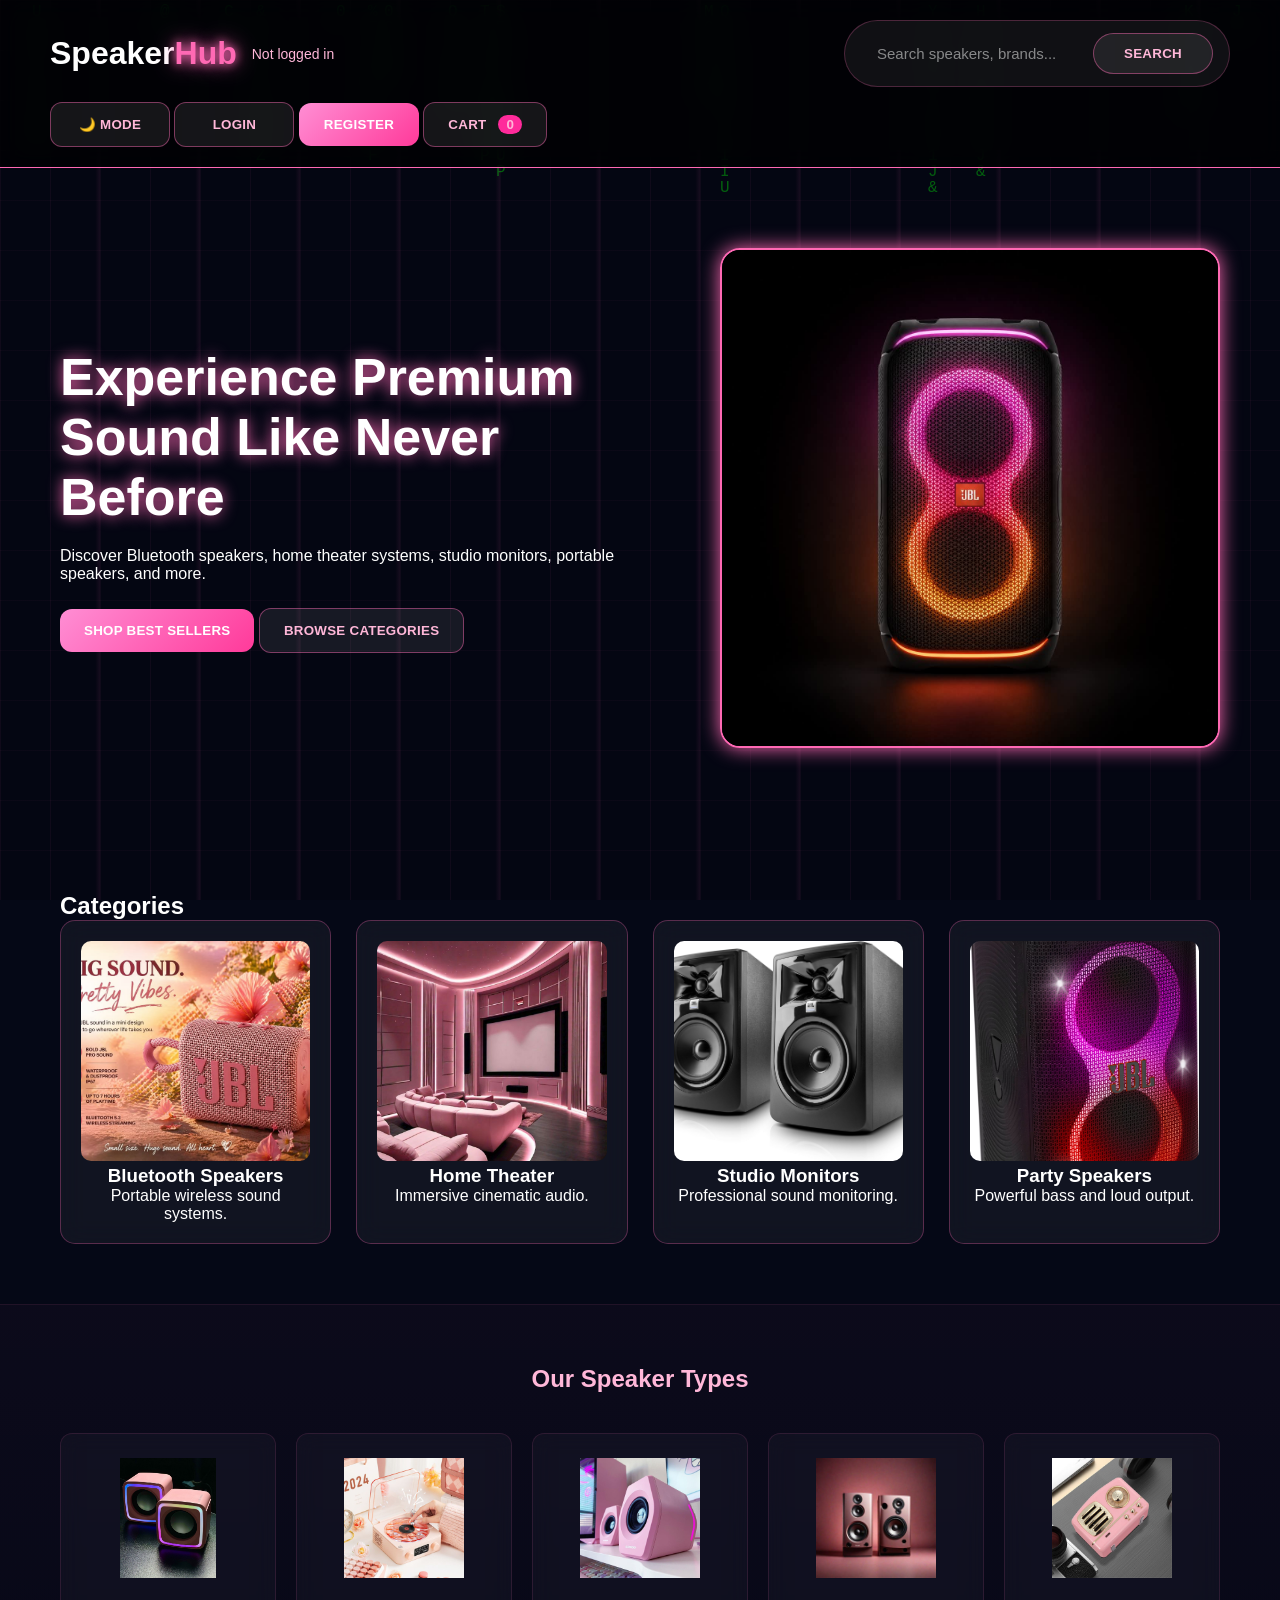
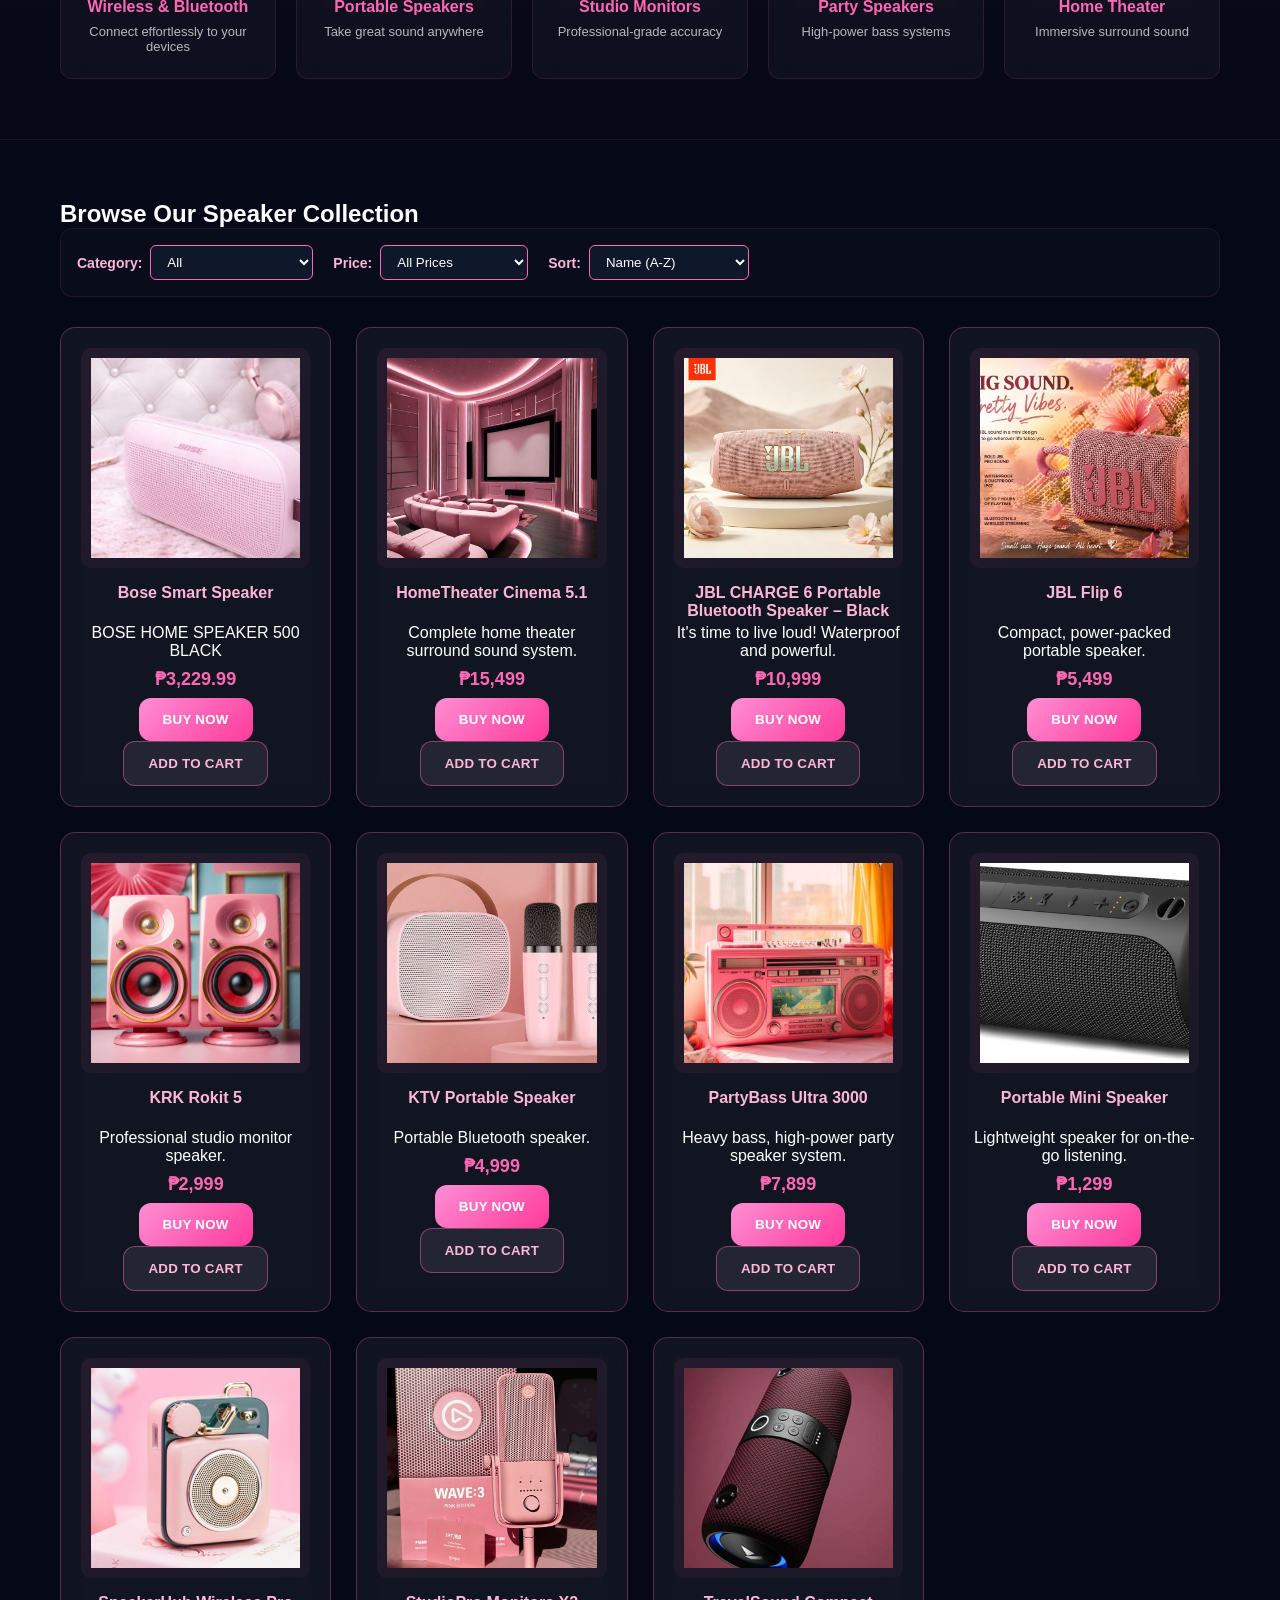
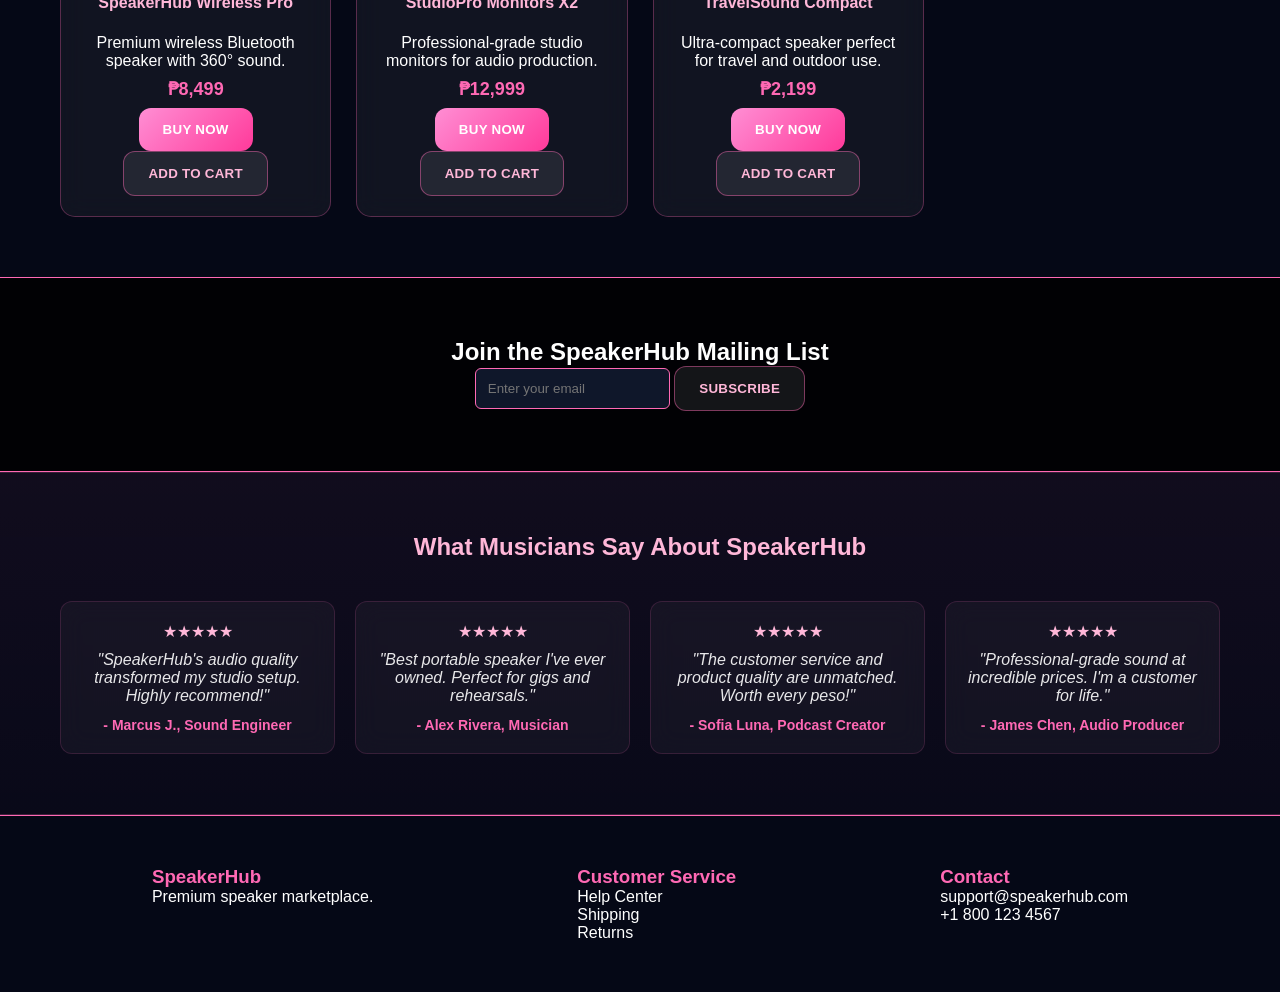
==== commit b7de4abe: "Update index.html" ====
--- a/index.html
+++ b/index.html
@@ -66,7 +66,7 @@
         </div>
 
         <div class="card">
-            <img src="images/home-theater.jpg" alt="Home Theater">
+            <img src="images/pink home theatre design.jpg" alt="Home Theater">
             <h3>Home Theater</h3>
             <p>Immersive cinematic audio.</p>
         </div>
@@ -327,4 +327,4 @@
 </div>
 <script src="script.js"></script>
 </body>
-</html>+</html>
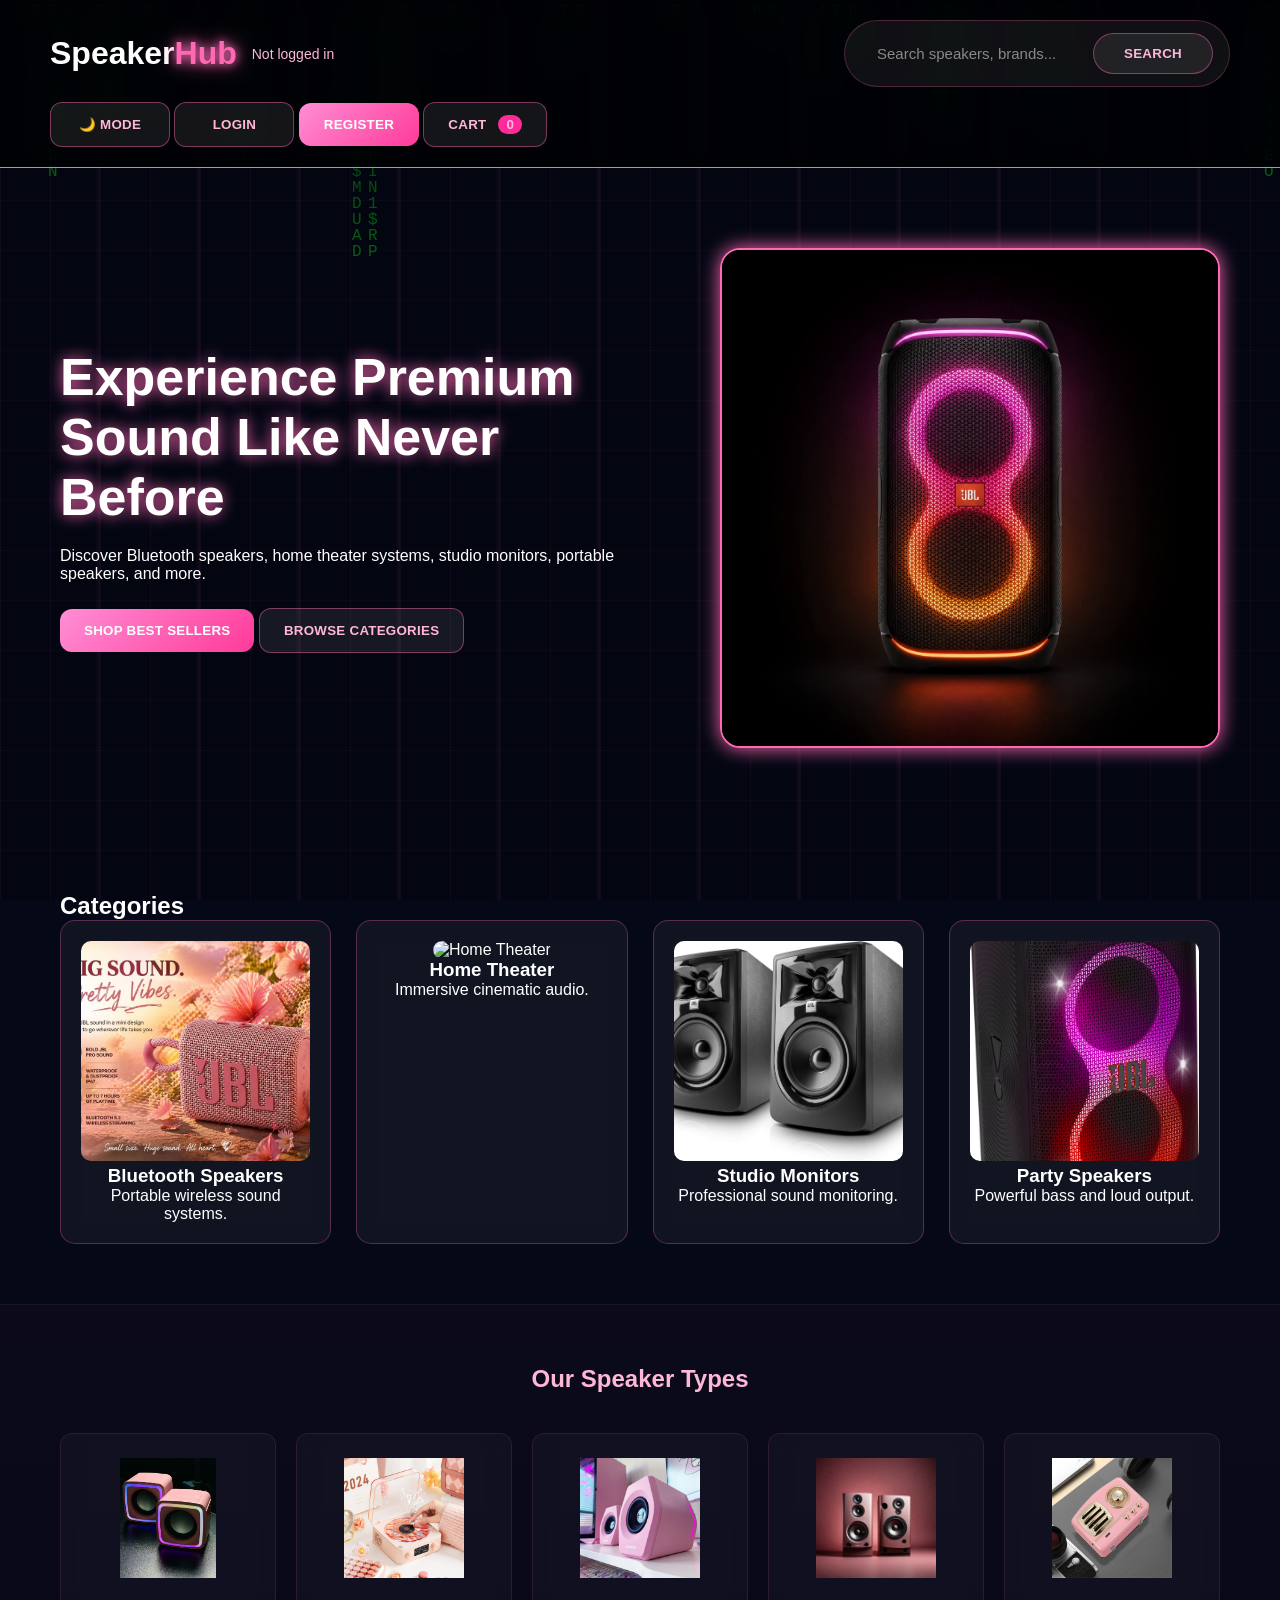
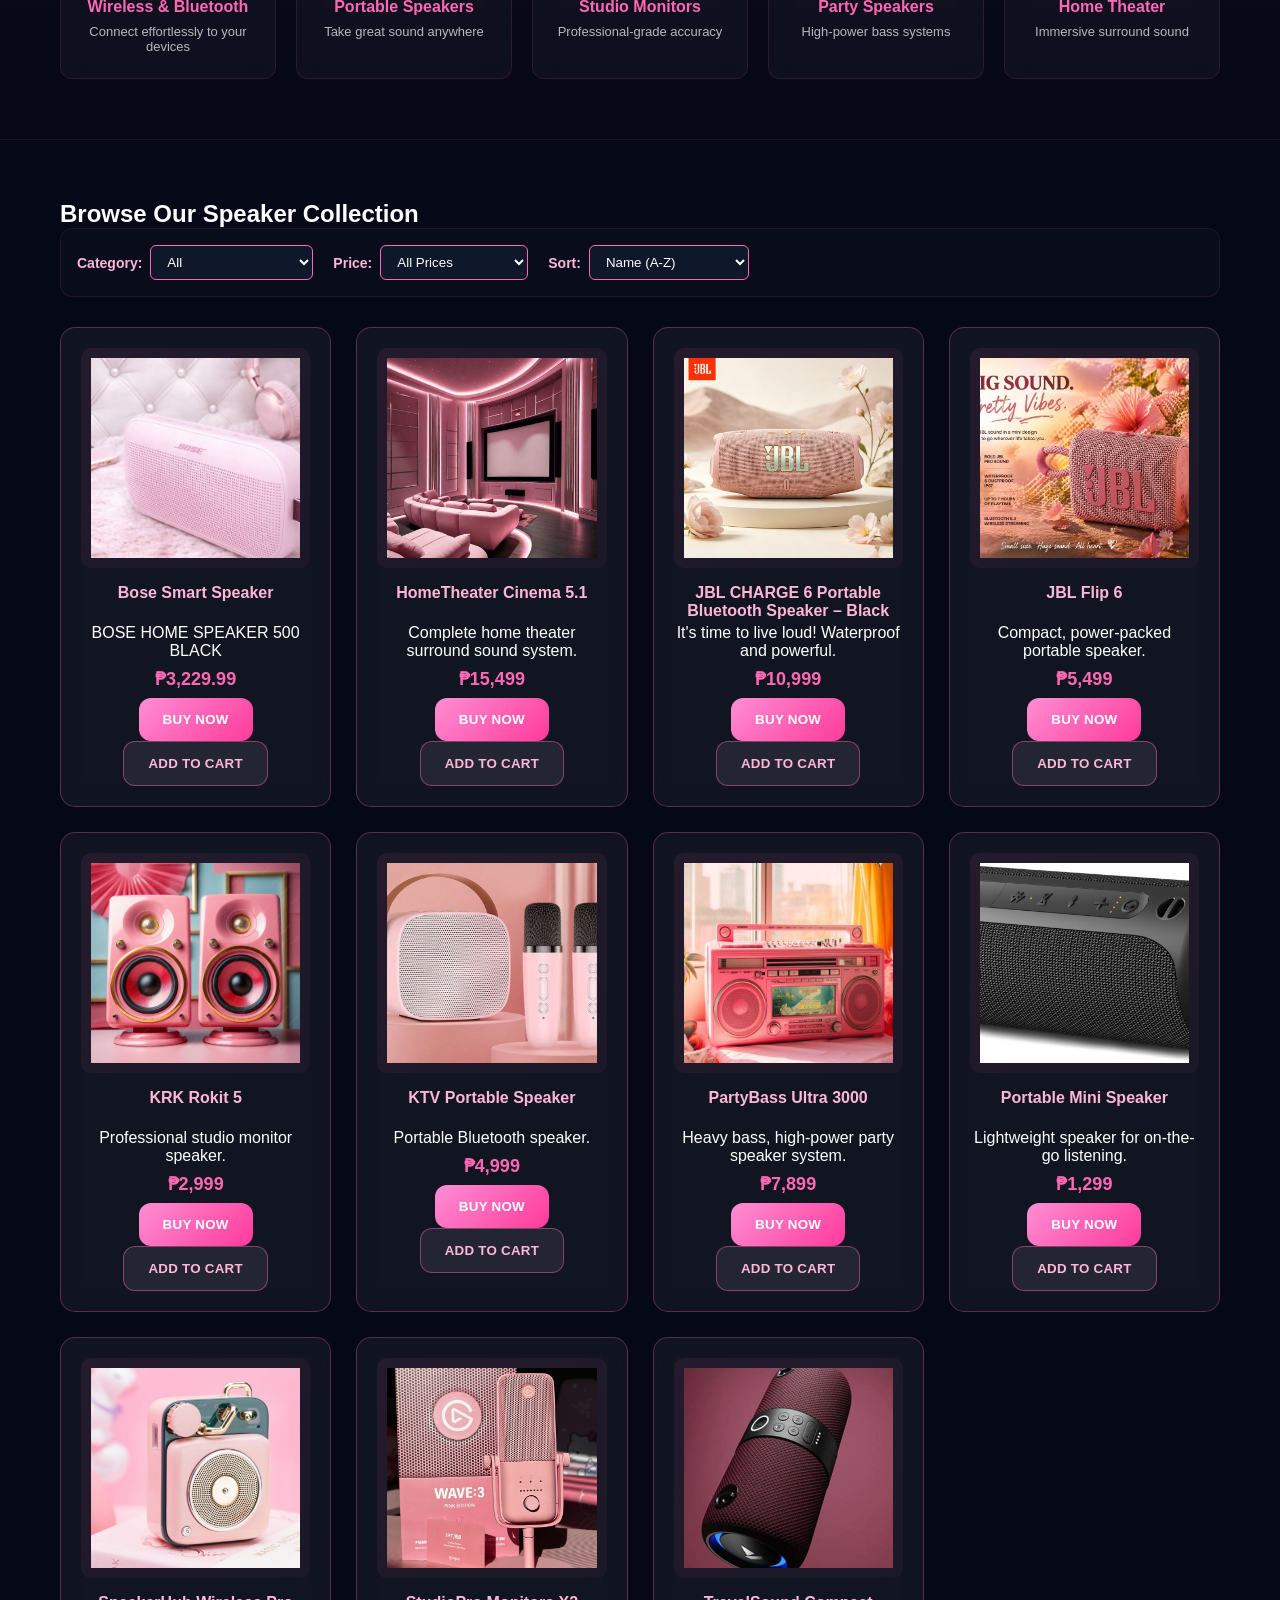
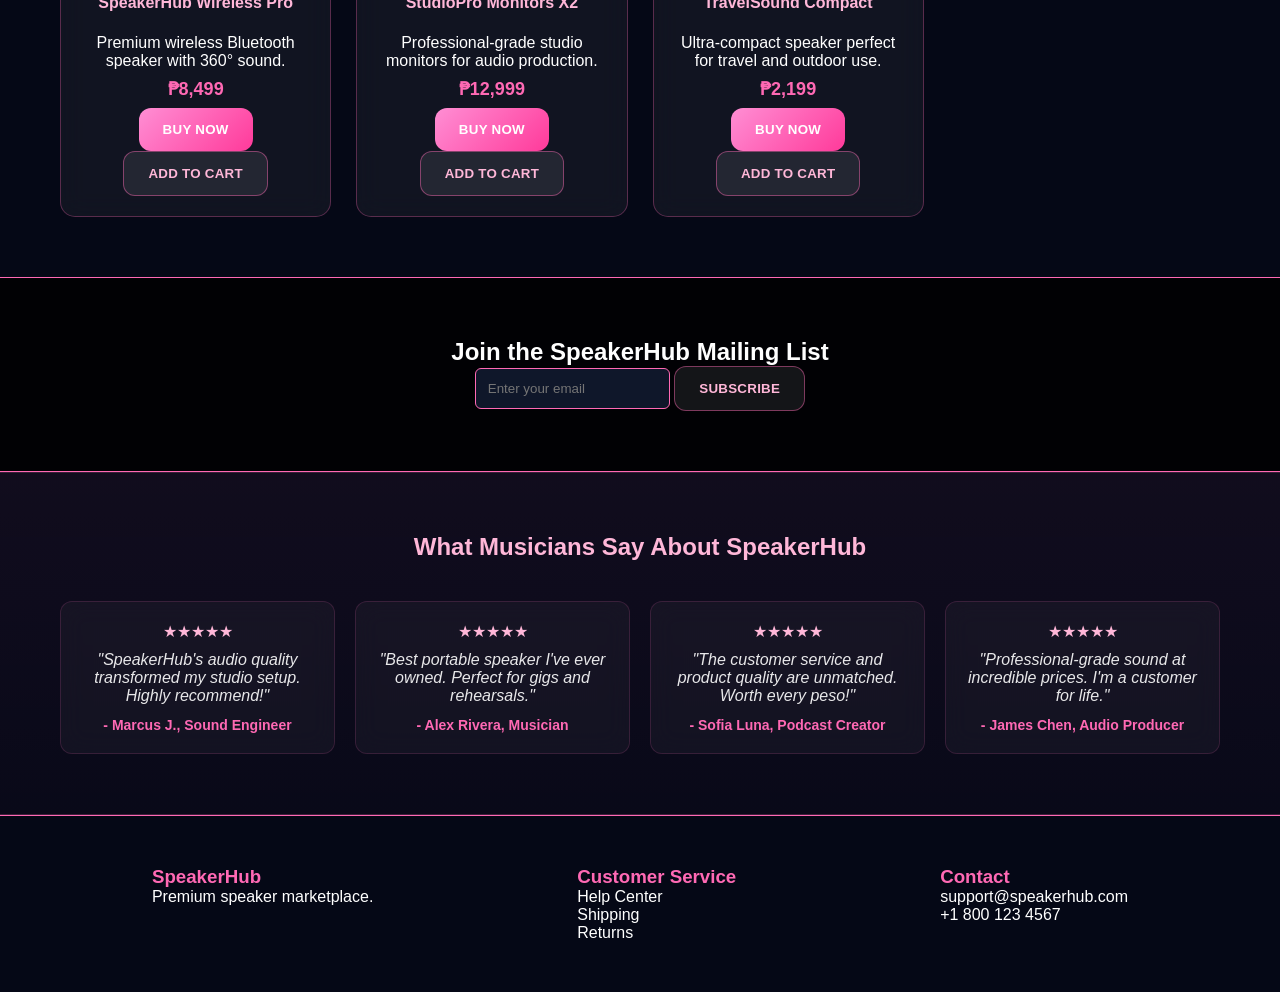
==== commit 353a44a0: "Update index.html" ====
--- a/index.html
+++ b/index.html
@@ -66,7 +66,7 @@
         </div>
 
         <div class="card">
-            <img src="images/pink home theatre design.jpg" alt="Home Theater">
+            <img src="images/Black Marshall.jpg" alt="Home Theater">
             <h3>Home Theater</h3>
             <p>Immersive cinematic audio.</p>
         </div>
